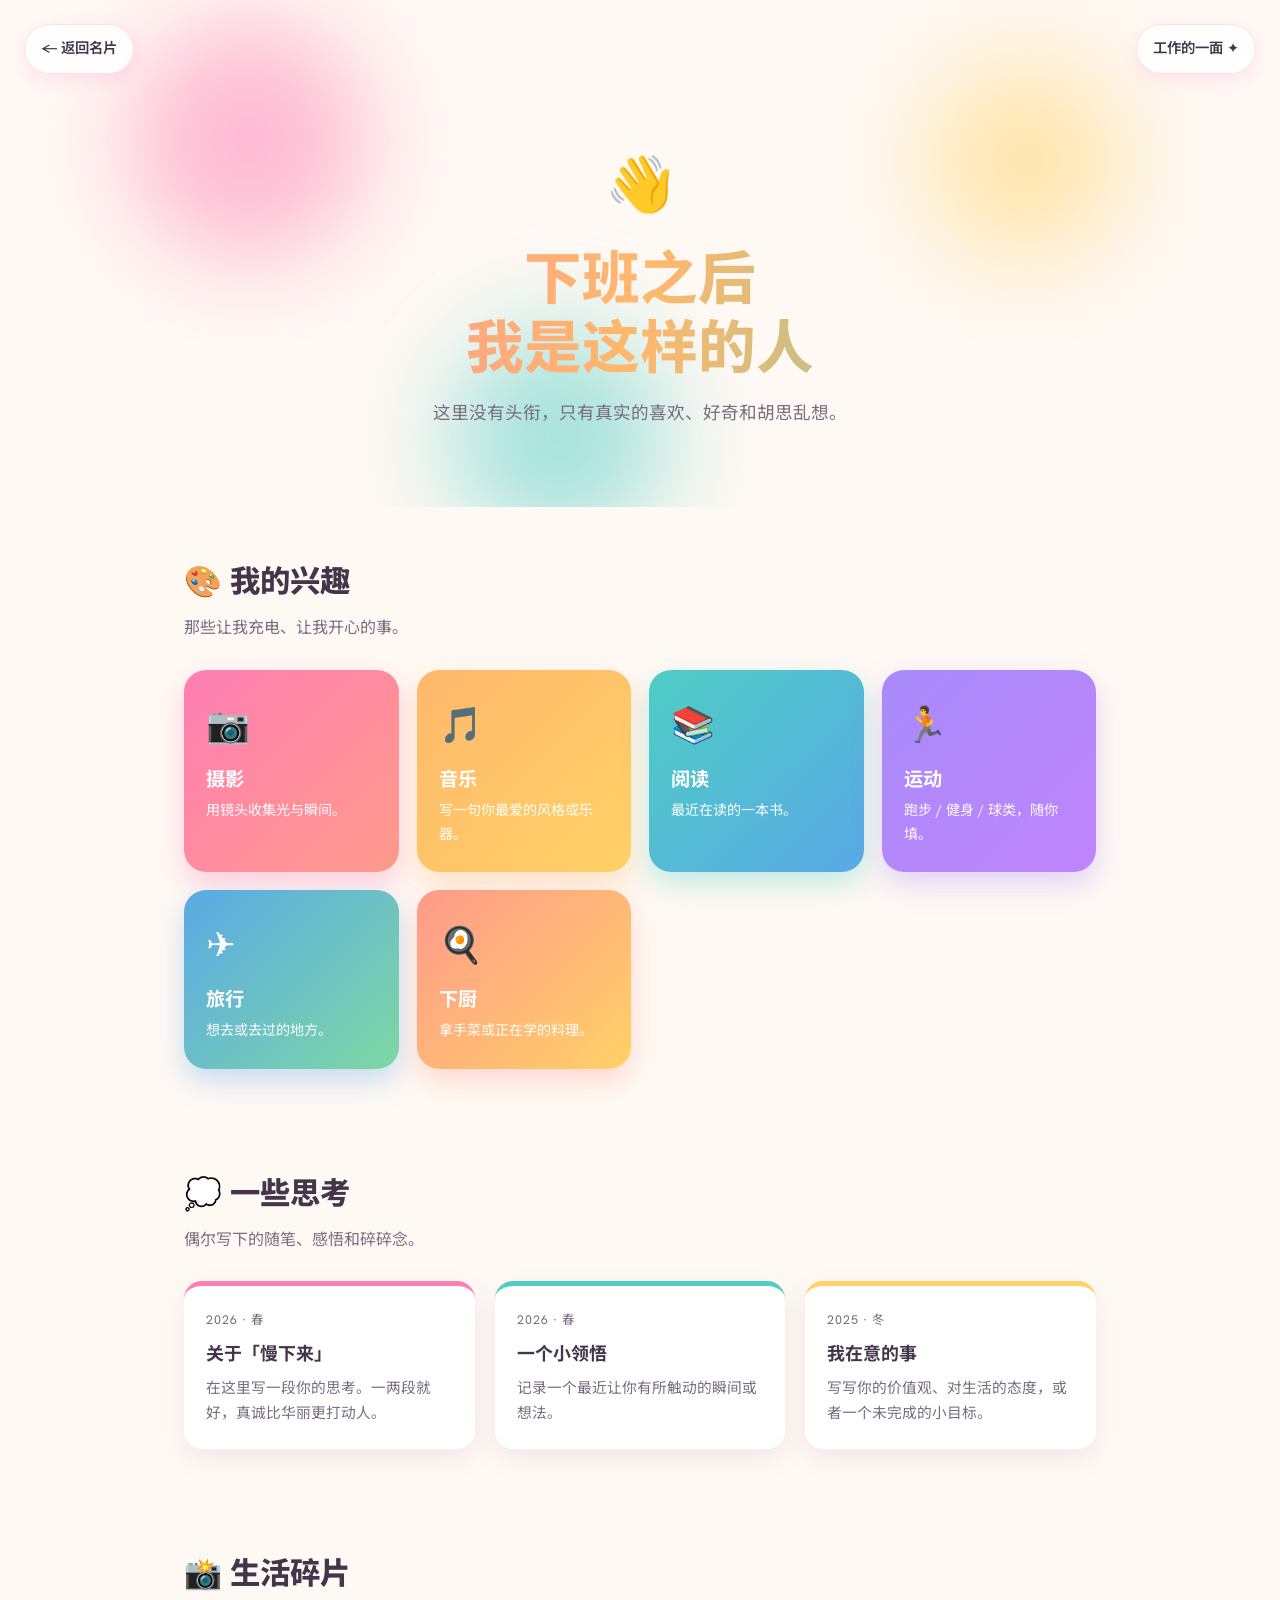
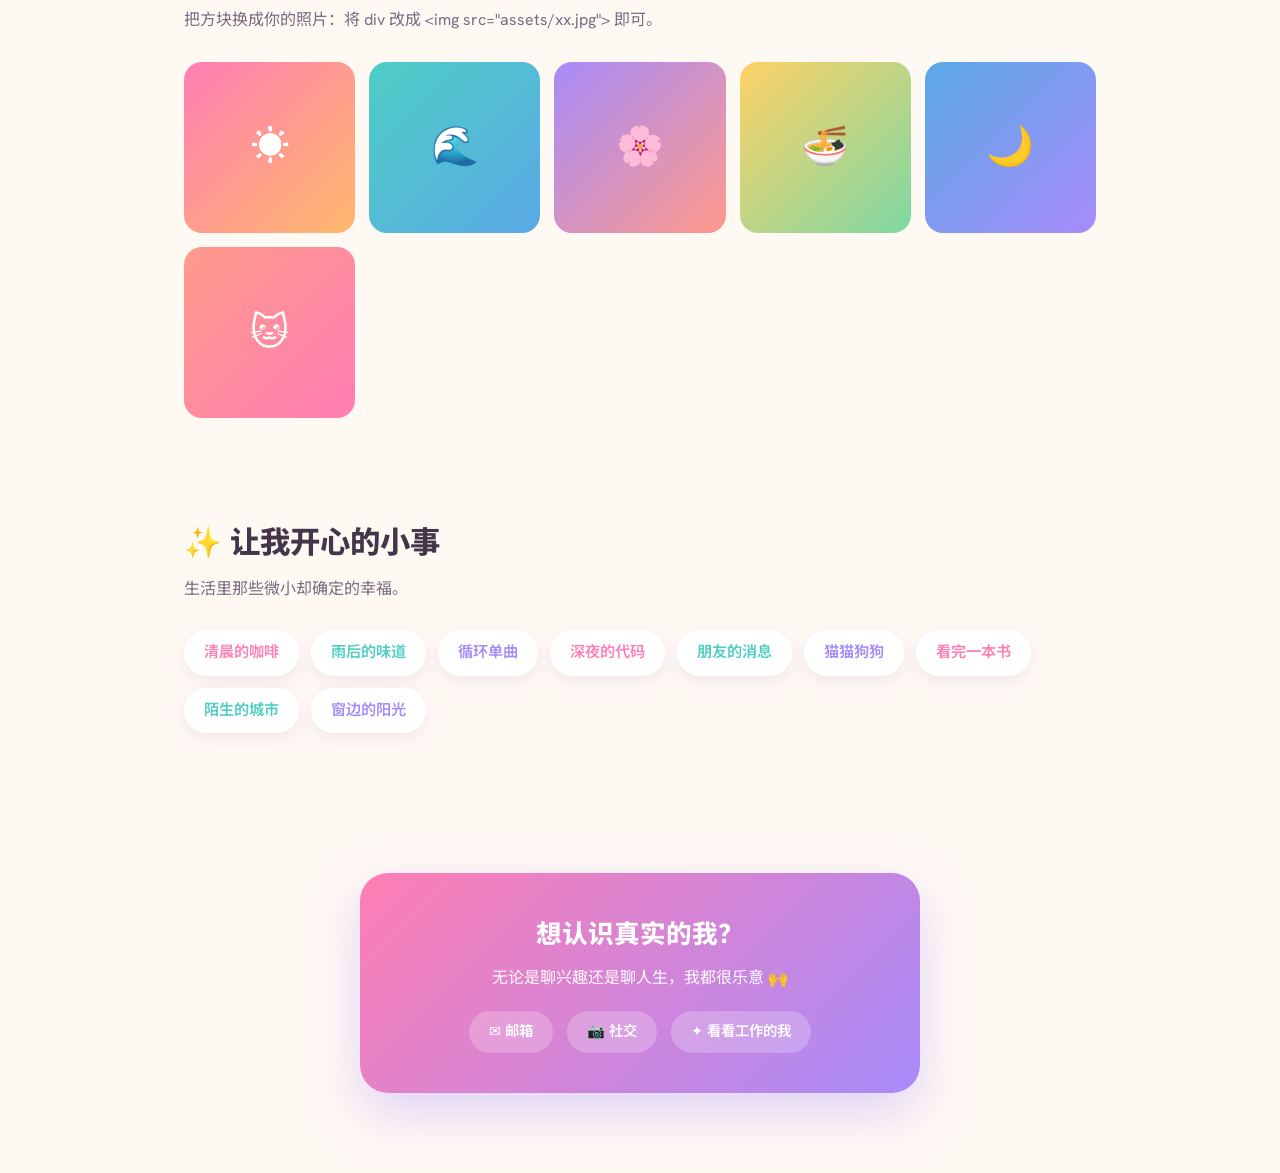
==== life.html @ 369781f5 "第一次上传" ====
<!DOCTYPE html>
<html lang="zh-CN" data-lang="zh">
<head>
  <meta charset="UTF-8" />
  <meta name="viewport" content="width=device-width, initial-scale=1.0" />
  <title>生活 · 思考 — 唐瑞遥 Candice</title>
  <meta name="description" content="我的兴趣爱好、生活随笔与日常的样子。" />
  <!-- Google Fonts（依据 docs/00 §3）-->
  <link rel="preconnect" href="https://fonts.googleapis.com">
  <link rel="preconnect" href="https://fonts.gstatic.com" crossorigin>
  <link href="https://fonts.googleapis.com/css2?family=Fraunces:opsz,wght@9..144,400;9..144,600&family=Hanken+Grotesk:wght@400;500;600&family=Noto+Serif+SC:wght@500;700&family=Noto+Sans+SC:wght@400;500&display=swap" rel="stylesheet">
  <link rel="stylesheet" href="css/common.css" />
  <link rel="stylesheet" href="css/life.css" />
</head>
<body class="life">

  <!-- 浮动导航：返回首页 / 去工作页 -->
  <nav class="floating-nav">
    <a href="index.html">← 返回名片</a>
    <a href="work.html">工作的一面 ✦</a>
  </nav>

  <!-- ============ Hero ============ -->
  <header class="l-hero">
    <span class="l-blob p"></span>
    <span class="l-blob y"></span>
    <span class="l-blob m"></span>
    <div class="l-hero-inner">
      <span class="l-emoji reveal">👋</span>
      <h1 class="reveal">下班之后<br />我是这样的人</h1>
      <p class="l-sub reveal">这里没有头衔，只有真实的喜欢、好奇和胡思乱想。</p>
    </div>
  </header>

  <!-- ============ 兴趣爱好 ============ -->
  <section id="hobbies" class="l-section reveal">
    <h2>🎨 我的兴趣</h2>
    <p class="l-desc">那些让我充电、让我开心的事。</p>
    <div class="hobbies">
      <div class="hobby c1"><span class="h-emoji">📷</span><h3>摄影</h3><p>用镜头收集光与瞬间。</p></div>
      <div class="hobby c2"><span class="h-emoji">🎵</span><h3>音乐</h3><p>写一句你最爱的风格或乐器。</p></div>
      <div class="hobby c3"><span class="h-emoji">📚</span><h3>阅读</h3><p>最近在读的一本书。</p></div>
      <div class="hobby c4"><span class="h-emoji">🏃</span><h3>运动</h3><p>跑步 / 健身 / 球类，随你填。</p></div>
      <div class="hobby c5"><span class="h-emoji">✈️</span><h3>旅行</h3><p>想去或去过的地方。</p></div>
      <div class="hobby c6"><span class="h-emoji">🍳</span><h3>下厨</h3><p>拿手菜或正在学的料理。</p></div>
    </div>
  </section>

  <!-- ============ 思考随笔 ============ -->
  <section id="notes" class="l-section reveal">
    <h2>💭 一些思考</h2>
    <p class="l-desc">偶尔写下的随笔、感悟和碎碎念。</p>
    <div class="notes">
      <article class="note">
        <div class="date">2026 · 春</div>
        <h3>关于「慢下来」</h3>
        <p>在这里写一段你的思考。一两段就好，真诚比华丽更打动人。</p>
      </article>
      <article class="note">
        <div class="date">2026 · 春</div>
        <h3>一个小领悟</h3>
        <p>记录一个最近让你有所触动的瞬间或想法。</p>
      </article>
      <article class="note">
        <div class="date">2025 · 冬</div>
        <h3>我在意的事</h3>
        <p>写写你的价值观、对生活的态度，或者一个未完成的小目标。</p>
      </article>
    </div>
  </section>

  <!-- ============ 照片墙 ============ -->
  <section id="gallery" class="l-section reveal">
    <h2>📸 生活碎片</h2>
    <p class="l-desc">把方块换成你的照片：将 div 改成 &lt;img src="assets/xx.jpg"&gt; 即可。</p>
    <div class="gallery">
      <div class="photo g1">☀️</div>
      <div class="photo g2">🌊</div>
      <div class="photo g3">🌸</div>
      <div class="photo g4">🍜</div>
      <div class="photo g5">🌙</div>
      <div class="photo g6">🐱</div>
    </div>
  </section>

  <!-- ============ 喜欢的小事 ============ -->
  <section id="likes" class="l-section reveal">
    <h2>✨ 让我开心的小事</h2>
    <p class="l-desc">生活里那些微小却确定的幸福。</p>
    <div class="likes">
      <span>清晨的咖啡</span>
      <span>雨后的味道</span>
      <span>循环单曲</span>
      <span>深夜的代码</span>
      <span>朋友的消息</span>
      <span>猫猫狗狗</span>
      <span>看完一本书</span>
      <span>陌生的城市</span>
      <span>窗边的阳光</span>
    </div>
  </section>

  <!-- ============ 页脚联系 ============ -->
  <footer class="l-foot reveal">
    <div class="l-card">
      <h2>想认识真实的我？</h2>
      <p>无论是聊兴趣还是聊人生，我都很乐意 🙌</p>
      <div class="l-contacts">
        <a href="mailto:try_candice@163.com">✉️ 邮箱</a>
        <a href="#" target="_blank" rel="noopener">📷 社交</a>
        <a href="work.html">✦ 看看工作的我</a>
      </div>
    </div>
  </footer>

  <script src="js/main.js"></script>
</body>
</html>
---- css/common.css ----
/* ============================================================
   common.css —— 全站设计系统地基
   依据 docs/00-设计系统总纲.md 实现：
   全部 :root token + 公共类（.glass / .reveal / .lift / 排版 / i18n）
   规则：颜色 / 字号 / 圆角 / 动效时长一律引用变量，禁止魔法数字。
   ============================================================ */

/* ---------- 极简 Reset ---------- */
*,
*::before,
*::after { box-sizing: border-box; margin: 0; padding: 0; }
html { scroll-behavior: smooth; }
img { max-width: 100%; display: block; }
a { color: inherit; text-decoration: none; }
ul { list-style: none; }

/* ============================================================
   1 · 设计 Token / Design Tokens
   ============================================================ */
:root {
  /* —— 中性 / Neutrals（全站共用）—— */
  --bg:        #F8FAFB;             /* 冷调近白，主背景 */
  --surface:   #FFFFFF;             /* 纯白，仅卡片少量使用 */
  --ink:       #1B2A33;             /* 主文字，带蓝的深石墨 */
  --ink-2:     #5A6B73;             /* 次要文字 */
  --ink-3:     #9AA7AD;             /* 说明 / 占位 / 时间戳 */
  --line:      rgba(27, 42, 51, .08); /* 发丝分隔线 */
  --shadow:    rgba(27, 42, 51, .10); /* 柔和投影 */

  /* —— 间距尺度 / Spacing（8 基准）—— */
  --s-1: 4px;  --s-2: 8px;  --s-3: 12px; --s-4: 16px;
  --s-6: 24px; --s-8: 32px; --s-12: 48px; --s-16: 64px;
  --s-24: 96px; --s-32: 128px;

  /* —— 圆角 / Radius —— */
  --r-sm: 8px; --r: 16px; --r-lg: 24px; --r-pill: 999px;

  /* —— 容器宽度 —— */
  --w-page: 1120px;   /* 主容器 */
  --w-read: 680px;    /* 正文阅读宽度 */

  /* —— 动效 / Motion —— */
  --ease:      cubic-bezier(.22, 1, .36, 1);   /* 慢入快出，默认 */
  --ease-soft: cubic-bezier(.65, 0, .35, 1);   /* 双向柔和 */
  --t-fast: 180ms; --t: 320ms; --t-slow: 560ms;

  /* —— 字体 / Typography —— */
  --font-display: "Fraunces", "Noto Serif SC", serif;          /* 标题：英文衬线 + 中文宋 */
  --font-body: "Hanken Grotesk", "Noto Sans SC", system-ui, sans-serif; /* 正文：英文无衬线 + 中文黑 */

  /* —— 过渡兼容别名 ——
     旧的 home/work/life.css 仍引用 --font-sans / --font-serif；
     待各页按 docs/01-03 重做后，可删除这两行。*/
  --font-sans:  var(--font-body);
  --font-serif: var(--font-display);
}

/* —— 各页主强调色（覆盖在 body 上）—— */
body.page-home {   /* 海 */
  --accent: #2E8BA0; --accent-soft: #7FC3D1; --wash: #EAF4F6;
}
body.page-work {   /* 山 · 晨雾岩青 */
  --accent: #4A6B73; --accent-soft: #8AA0A3; --wash: #EEF1F2;
}
body.page-life {   /* 原 · 草绿 + 麦金 */
  --accent: #7E9B5B; --accent-soft: #AFC489; --accent-warm: #E0A94A; --wash: #F2F3EA;
}

/* ============================================================
   2 · 排版 / Typography
   ============================================================ */
body {
  font: 400 1rem/1.65 var(--font-body);
  color: var(--ink);
  background: var(--bg);
  -webkit-font-smoothing: antialiased;
  text-rendering: optimizeLegibility;
}
.t-display { font: 600 clamp(2.4rem, 5vw, 3.5rem)/1.1 var(--font-display); letter-spacing: -.01em; }
.t-h1 { font: 600 clamp(1.8rem, 3vw, 2.4rem)/1.2 var(--font-display); }
.t-h2 { font: 600 1.5rem/1.3 var(--font-display); }
.t-h3 { font: 600 1.25rem/1.4 var(--font-body); }
.t-small { font-size: .875rem; }
.t-caption { font-size: .75rem; color: var(--ink-3); }

/* ============================================================
   3 · 玻璃材质 / Glass（更薄更通透）
   ============================================================ */
.glass {
  background: rgba(255, 255, 255, .10);
  backdrop-filter: blur(16px) saturate(120%);
  -webkit-backdrop-filter: blur(16px) saturate(120%);
  border: 1px solid rgba(255, 255, 255, .18);
  box-shadow:
    0 8px 32px var(--shadow),
    inset 0 1px 0 rgba(255, 255, 255, .28);   /* 顶部内高光，玻璃感关键 */
  border-radius: var(--r-lg);
}
/* 深色背景上的玻璃可加这个修饰类，填充再降一档 */
.glass--dark { background: rgba(255, 255, 255, .08); }

/* ============================================================
   4 · 动效 / Motion
   ============================================================ */
/* 滚动揭示：默认隐藏，进入视口加 .in 触发 */
.reveal {
  opacity: 0;
  transform: translateY(16px);
  transition: opacity var(--t-slow) var(--ease), transform var(--t-slow) var(--ease);
}
.reveal.in { opacity: 1; transform: none; }

/* 悬停：卡片轻抬 + 投影加深 */
.lift { transition: transform var(--t) var(--ease), box-shadow var(--t) var(--ease); }
.lift:hover { transform: translateY(-4px); box-shadow: 0 16px 40px var(--shadow); }

/* ============================================================
   5 · 中英双语 i18n —— 按当前语言显隐
   ============================================================ */
html[data-lang="zh"] [lang="en"] { display: none; }
html[data-lang="en"] [lang="zh"] { display: none; }

/* 右上角语言切换药丸（玻璃小按钮） */
.lang-toggle {
  font: 600 .8rem/1 var(--font-body);
  letter-spacing: .02em;
  color: var(--ink);
  cursor: pointer;
  padding: var(--s-2) var(--s-4);
  border: 1px solid rgba(255, 255, 255, .18);
  border-radius: var(--r-pill);
  background: rgba(255, 255, 255, .10);
  backdrop-filter: blur(16px) saturate(120%);
  -webkit-backdrop-filter: blur(16px) saturate(120%);
  box-shadow: inset 0 1px 0 rgba(255, 255, 255, .28);
  transition: transform var(--t) var(--ease), box-shadow var(--t) var(--ease);
}
.lang-toggle:hover { transform: translateY(-2px); box-shadow: 0 8px 32px var(--shadow); }

/* ============================================================
   6 · 旧页面通用件（floating-nav / 滚动条）—— token 化保留
   待 work/life 页按 docs/02-03 重做后可移除 floating-nav。
   ============================================================ */
.floating-nav {
  position: fixed;
  top: var(--s-6); left: var(--s-6); right: var(--s-6);
  display: flex; justify-content: space-between; align-items: center;
  z-index: 100; pointer-events: none;
}
.floating-nav a {
  pointer-events: auto;
  display: inline-flex; align-items: center; gap: var(--s-2);
  padding: var(--s-3) var(--s-4);
  border-radius: var(--r-pill);
  font-size: .9rem; font-weight: 600;
  backdrop-filter: blur(10px);
  -webkit-backdrop-filter: blur(10px);
  transition: transform var(--t) var(--ease), box-shadow var(--t) var(--ease);
}
.floating-nav a:hover { transform: translateY(-2px); box-shadow: 0 16px 40px var(--shadow); }

::-webkit-scrollbar { width: 10px; }
::-webkit-scrollbar-track { background: transparent; }
::-webkit-scrollbar-thumb { background: var(--line); border-radius: var(--r-pill); }
::-webkit-scrollbar-thumb:hover { background: var(--ink-3); }

/* ============================================================
   7 · 无障碍 / Reduced Motion
   ============================================================ */
@media (prefers-reduced-motion: reduce) {
  * { animation: none !important; transition-duration: .01ms !important; }
  .reveal { opacity: 1; transform: none; }
  html { scroll-behavior: auto; }
}
---- css/life.css ----
/* ============================================================
   life.css — 生活 / 思考页 · 活泼多彩风
   明亮配色、圆润元素、俏皮交互
   ============================================================ */

:root {
  --l-bg: #fff9f4;
  --l-ink: #43354a;
  --l-ink-soft: #7a6b80;
  --l-pink: #ff7eb3;
  --l-orange: #ffb86c;
  --l-yellow: #ffd166;
  --l-mint: #4ecdc4;
  --l-blue: #5aa9e6;
  --l-purple: #a78bfa;
}

body.life {
  background: var(--l-bg);
  color: var(--l-ink);
  font-family: var(--font-sans);
  overflow-x: hidden;
}

/* 浮动导航配色 */
.life .floating-nav a {
  background: rgba(255, 255, 255, 0.85);
  border: 1px solid rgba(255, 150, 180, 0.3);
  color: var(--l-ink);
  box-shadow: 0 6px 18px rgba(255, 126, 179, 0.18);
}

/* ---------- Hero ---------- */
.l-hero {
  position: relative;
  text-align: center;
  padding: 140px 24px 80px;
  overflow: hidden;
}
.l-hero .l-blob {
  position: absolute;
  border-radius: 50%;
  filter: blur(50px);
  opacity: 0.5;
  z-index: 0;
  animation: lfloat 12s ease-in-out infinite;
}
.l-hero .l-blob.p { width: 240px; height: 240px; background: var(--l-pink); top: 20px; left: 10%; }
.l-hero .l-blob.y { width: 200px; height: 200px; background: var(--l-yellow); top: 60px; right: 12%; animation-delay: -4s; }
.l-hero .l-blob.m { width: 220px; height: 220px; background: var(--l-mint); bottom: -40px; left: 35%; animation-delay: -7s; }

@keyframes lfloat {
  0%, 100% { transform: translate(0,0) scale(1); }
  50% { transform: translate(-18px, 22px) scale(1.1); }
}

.l-hero-inner { position: relative; z-index: 1; }
.l-emoji {
  font-size: 3.4rem;
  display: inline-block;
  animation: wave 2.4s ease-in-out infinite;
  transform-origin: 70% 70%;
}
@keyframes wave {
  0%,60%,100% { transform: rotate(0deg); }
  10% { transform: rotate(16deg); }
  20% { transform: rotate(-8deg); }
  30% { transform: rotate(16deg); }
  40% { transform: rotate(-4deg); }
  50% { transform: rotate(10deg); }
}
.l-hero h1 {
  font-size: clamp(2.2rem, 5.5vw, 3.6rem);
  font-weight: 800;
  line-height: 1.2;
  margin: 14px 0 16px;
  background: linear-gradient(100deg, var(--l-pink), var(--l-orange), var(--l-mint));
  -webkit-background-clip: text;
  background-clip: text;
  -webkit-text-fill-color: transparent;
}
.l-hero .l-sub {
  font-size: 1.1rem;
  color: var(--l-ink-soft);
  max-width: 540px;
  margin: 0 auto;
}

/* ---------- 通用区块 ---------- */
.l-section {
  max-width: 960px;
  margin: 0 auto;
  padding: 50px 24px;
  scroll-margin-top: 80px;
}
.l-section > h2 {
  font-size: 1.9rem;
  font-weight: 800;
  margin-bottom: 8px;
  display: flex;
  align-items: center;
  gap: 10px;
}
.l-section > .l-desc {
  color: var(--l-ink-soft);
  margin-bottom: 28px;
}

/* ---------- 兴趣爱好：彩色卡片 ---------- */
.hobbies {
  display: grid;
  grid-template-columns: repeat(auto-fill, minmax(180px, 1fr));
  gap: 18px;
}
.hobby {
  border-radius: 22px;
  padding: 26px 22px;
  color: #fff;
  position: relative;
  overflow: hidden;
  transition: transform 0.35s var(--ease), box-shadow 0.35s var(--ease);
  cursor: default;
}
.hobby:hover { transform: translateY(-6px) rotate(-1.5deg); }
.hobby .h-emoji { font-size: 2.2rem; margin-bottom: 10px; display: block; }
.hobby h3 { font-size: 1.2rem; font-weight: 700; margin-bottom: 4px; }
.hobby p { font-size: 0.88rem; opacity: 0.95; }

.hobby.c1 { background: linear-gradient(135deg, #ff7eb3, #ff9a8b); box-shadow: 0 12px 28px rgba(255,126,179,0.35); }
.hobby.c2 { background: linear-gradient(135deg, #ffb86c, #ffd166); box-shadow: 0 12px 28px rgba(255,184,108,0.35); }
.hobby.c3 { background: linear-gradient(135deg, #4ecdc4, #5aa9e6); box-shadow: 0 12px 28px rgba(78,205,196,0.35); }
.hobby.c4 { background: linear-gradient(135deg, #a78bfa, #c084fc); box-shadow: 0 12px 28px rgba(167,139,250,0.35); }
.hobby.c5 { background: linear-gradient(135deg, #5aa9e6, #7ed8a4); box-shadow: 0 12px 28px rgba(90,169,230,0.35); }
.hobby.c6 { background: linear-gradient(135deg, #ff9a8b, #ffd166); box-shadow: 0 12px 28px rgba(255,154,139,0.35); }

/* ---------- 思考随笔：便签卡片 ---------- */
.notes {
  display: grid;
  grid-template-columns: repeat(auto-fill, minmax(240px, 1fr));
  gap: 20px;
}
.note {
  background: #fff;
  border-radius: 18px;
  padding: 24px 22px;
  box-shadow: 0 10px 26px rgba(120, 90, 130, 0.1);
  border-top: 5px solid var(--l-pink);
  transition: transform 0.35s var(--ease), box-shadow 0.35s var(--ease);
}
.note:nth-child(2n) { border-top-color: var(--l-mint); }
.note:nth-child(3n) { border-top-color: var(--l-yellow); }
.note:hover {
  transform: translateY(-5px) rotate(1deg);
  box-shadow: 0 16px 36px rgba(120, 90, 130, 0.18);
}
.note .date {
  font-size: 0.78rem;
  color: var(--l-ink-soft);
  letter-spacing: 1px;
  margin-bottom: 8px;
}
.note h3 { font-size: 1.12rem; font-weight: 700; margin-bottom: 8px; }
.note p { font-size: 0.92rem; color: var(--l-ink-soft); }

/* ---------- 照片墙 ---------- */
.gallery {
  display: grid;
  grid-template-columns: repeat(auto-fill, minmax(150px, 1fr));
  gap: 14px;
}
.gallery .photo {
  aspect-ratio: 1 / 1;
  border-radius: 18px;
  display: grid;
  place-items: center;
  font-size: 2.4rem;
  color: #fff;
  text-align: center;
  font-weight: 700;
  transition: transform 0.35s var(--ease), filter 0.35s;
  overflow: hidden;
}
.gallery .photo img { width: 100%; height: 100%; object-fit: cover; }
.gallery .photo:hover { transform: scale(1.05) rotate(-2deg); }
.gallery .photo.g1 { background: linear-gradient(135deg, #ff7eb3, #ffb86c); }
.gallery .photo.g2 { background: linear-gradient(135deg, #4ecdc4, #5aa9e6); }
.gallery .photo.g3 { background: linear-gradient(135deg, #a78bfa, #ff9a8b); }
.gallery .photo.g4 { background: linear-gradient(135deg, #ffd166, #7ed8a4); }
.gallery .photo.g5 { background: linear-gradient(135deg, #5aa9e6, #a78bfa); }
.gallery .photo.g6 { background: linear-gradient(135deg, #ff9a8b, #ff7eb3); }

/* ---------- 喜欢的小事：标签云 ---------- */
.likes {
  display: flex;
  flex-wrap: wrap;
  gap: 12px;
}
.likes span {
  padding: 10px 20px;
  border-radius: 999px;
  font-weight: 600;
  font-size: 0.95rem;
  background: #fff;
  box-shadow: 0 6px 16px rgba(120,90,130,0.1);
  transition: transform 0.3s var(--ease);
}
.likes span:hover { transform: scale(1.08) translateY(-3px); }
.likes span:nth-child(3n+1) { color: var(--l-pink); }
.likes span:nth-child(3n+2) { color: var(--l-mint); }
.likes span:nth-child(3n)   { color: var(--l-purple); }

/* ---------- 页脚 ---------- */
.l-foot {
  text-align: center;
  padding: 60px 24px 80px;
  margin-top: 30px;
}
.l-foot .l-card {
  max-width: 560px;
  margin: 0 auto;
  background: linear-gradient(135deg, #ff7eb3, #a78bfa);
  color: #fff;
  border-radius: 28px;
  padding: 40px 30px;
  box-shadow: 0 20px 50px rgba(167,139,250,0.35);
}
.l-foot h2 { font-size: 1.6rem; font-weight: 800; margin-bottom: 10px; }
.l-foot p { opacity: 0.95; margin-bottom: 20px; }
.l-foot .l-contacts { display: flex; gap: 14px; justify-content: center; flex-wrap: wrap; }
.l-foot .l-contacts a {
  background: rgba(255,255,255,0.22);
  padding: 9px 20px;
  border-radius: 999px;
  font-weight: 600;
  font-size: 0.9rem;
  transition: background 0.3s, transform 0.3s var(--ease);
}
.l-foot .l-contacts a:hover { background: rgba(255,255,255,0.38); transform: translateY(-3px); }

@media (max-width: 600px) {
  .l-hero { padding-top: 110px; }
}
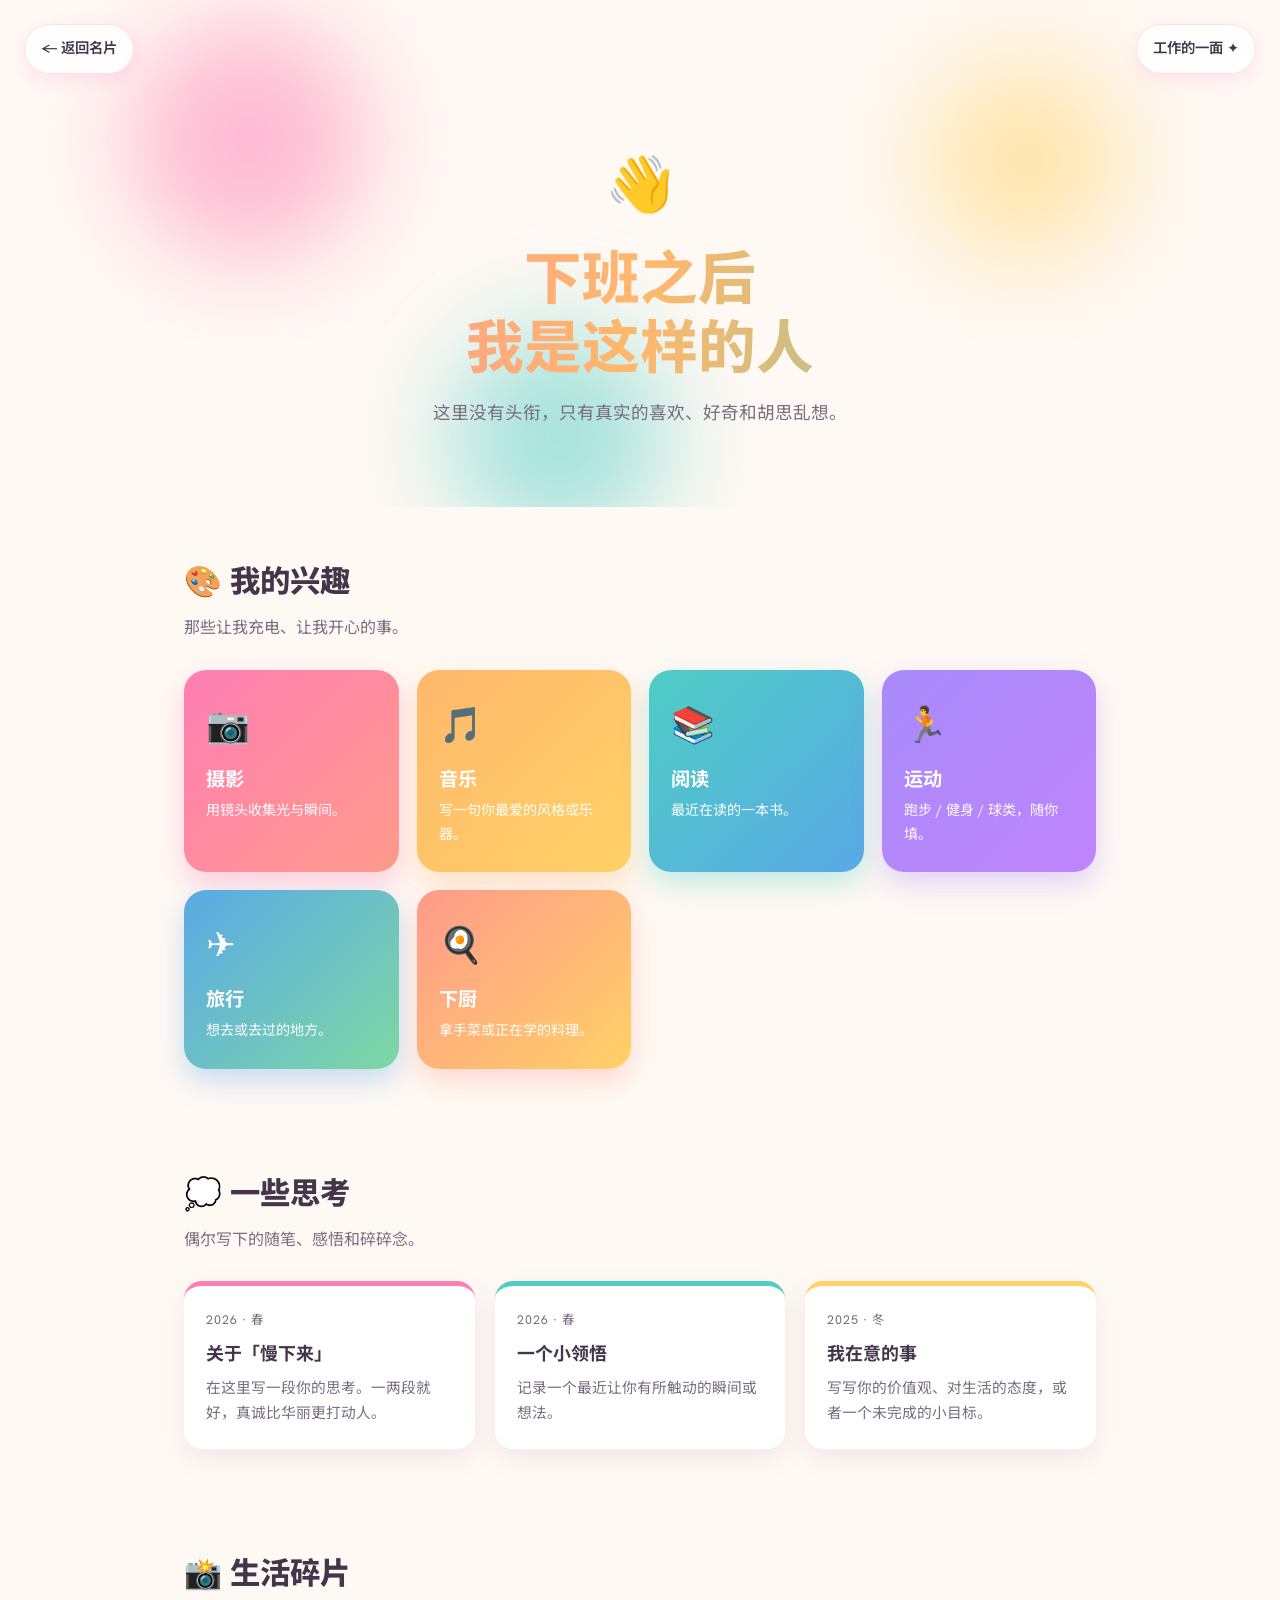
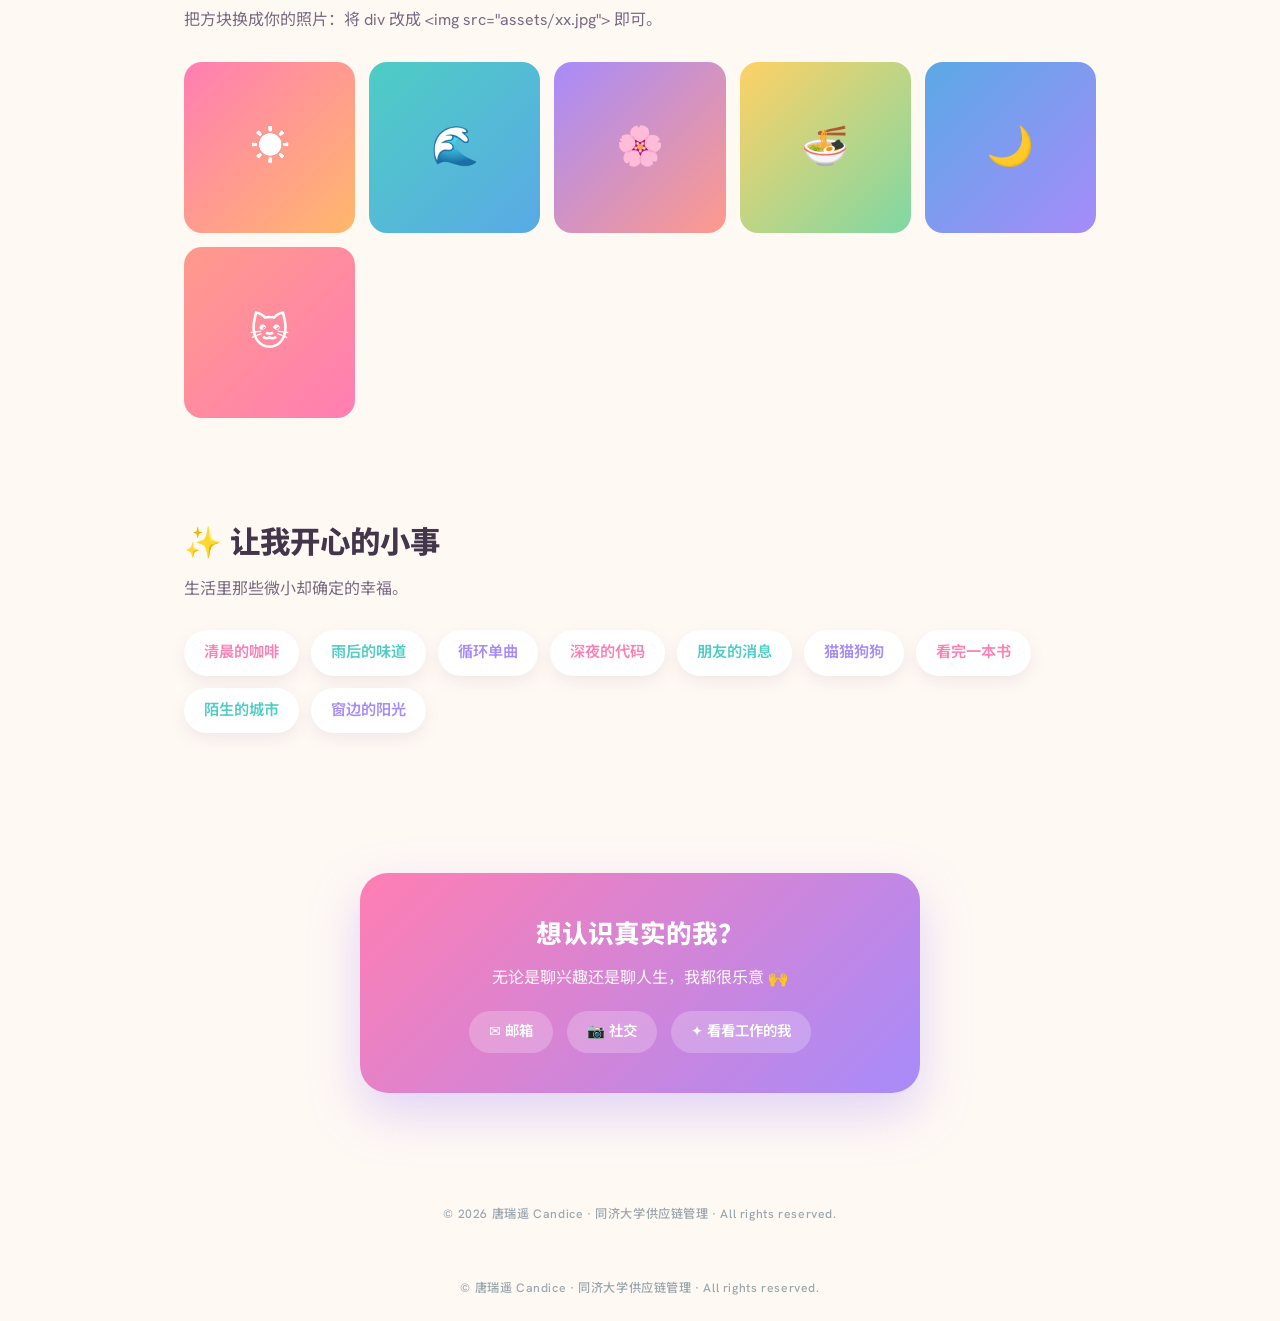
==== commit 579674b6: "add CLAUDE.md" ====
--- a/life.html
+++ b/life.html
@@ -113,6 +113,10 @@
     </div>
   </footer>
 
+  <footer class="site-footer">© <span id="year"></span> 唐瑞遥 Candice · 同济大学供应链管理 · All rights reserved.</footer>
+
+  <footer class="site-footer">© <span id="year"></span> 唐瑞遥 Candice · 同济大学供应链管理 · All rights reserved.</footer>
+
   <script src="js/main.js"></script>
 </body>
 </html>
--- a/css/common.css
+++ b/css/common.css
@@ -26,6 +26,7 @@
   --ink-3:     #9AA7AD;             /* 说明 / 占位 / 时间戳 */
   --line:      rgba(27, 42, 51, .08); /* 发丝分隔线 */
   --shadow:    rgba(27, 42, 51, .10); /* 柔和投影 */
+  --cream:     #ECE6D8;             /* 米白：全站统一的"次要文字"色 */
 
   /* —— 间距尺度 / Spacing（8 基准）—— */
   --s-1: 4px;  --s-2: 8px;  --s-3: 12px; --s-4: 16px;
@@ -164,6 +165,17 @@
 ::-webkit-scrollbar-thumb { background: var(--line); border-radius: var(--r-pill); }
 ::-webkit-scrollbar-thumb:hover { background: var(--ink-3); }
 
+/* ---------- 站点页脚（版权，全站居中） ---------- */
+.site-footer {
+  text-align: center;
+  font: 500 .76rem/1.5 var(--font-body);
+  letter-spacing: .05em;
+  color: var(--ink-3);
+  padding: var(--s-8) var(--s-4) var(--s-6);
+}
+.site-footer a { color: inherit; border-bottom: 1px solid transparent; transition: border-color var(--t); }
+.site-footer a:hover { border-color: currentColor; }
+
 /* ============================================================
    7 · 无障碍 / Reduced Motion
    ============================================================ */
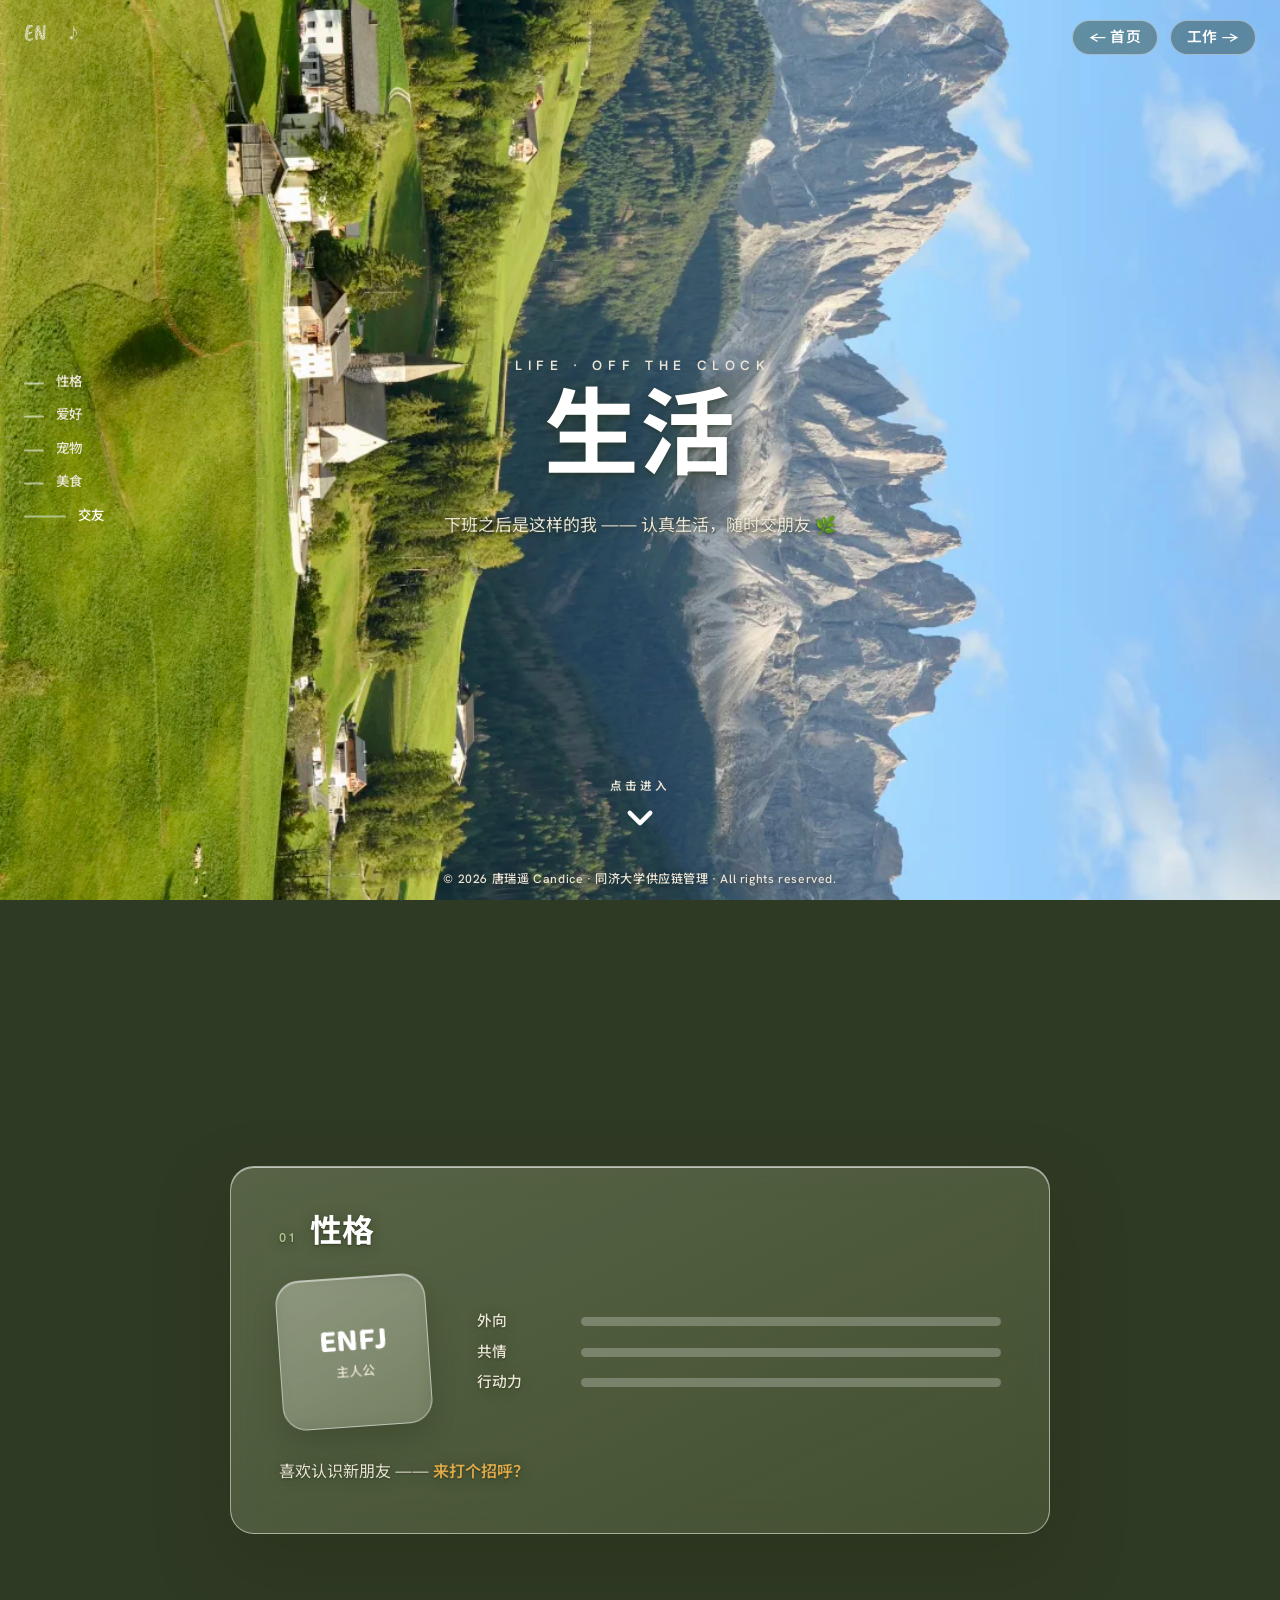
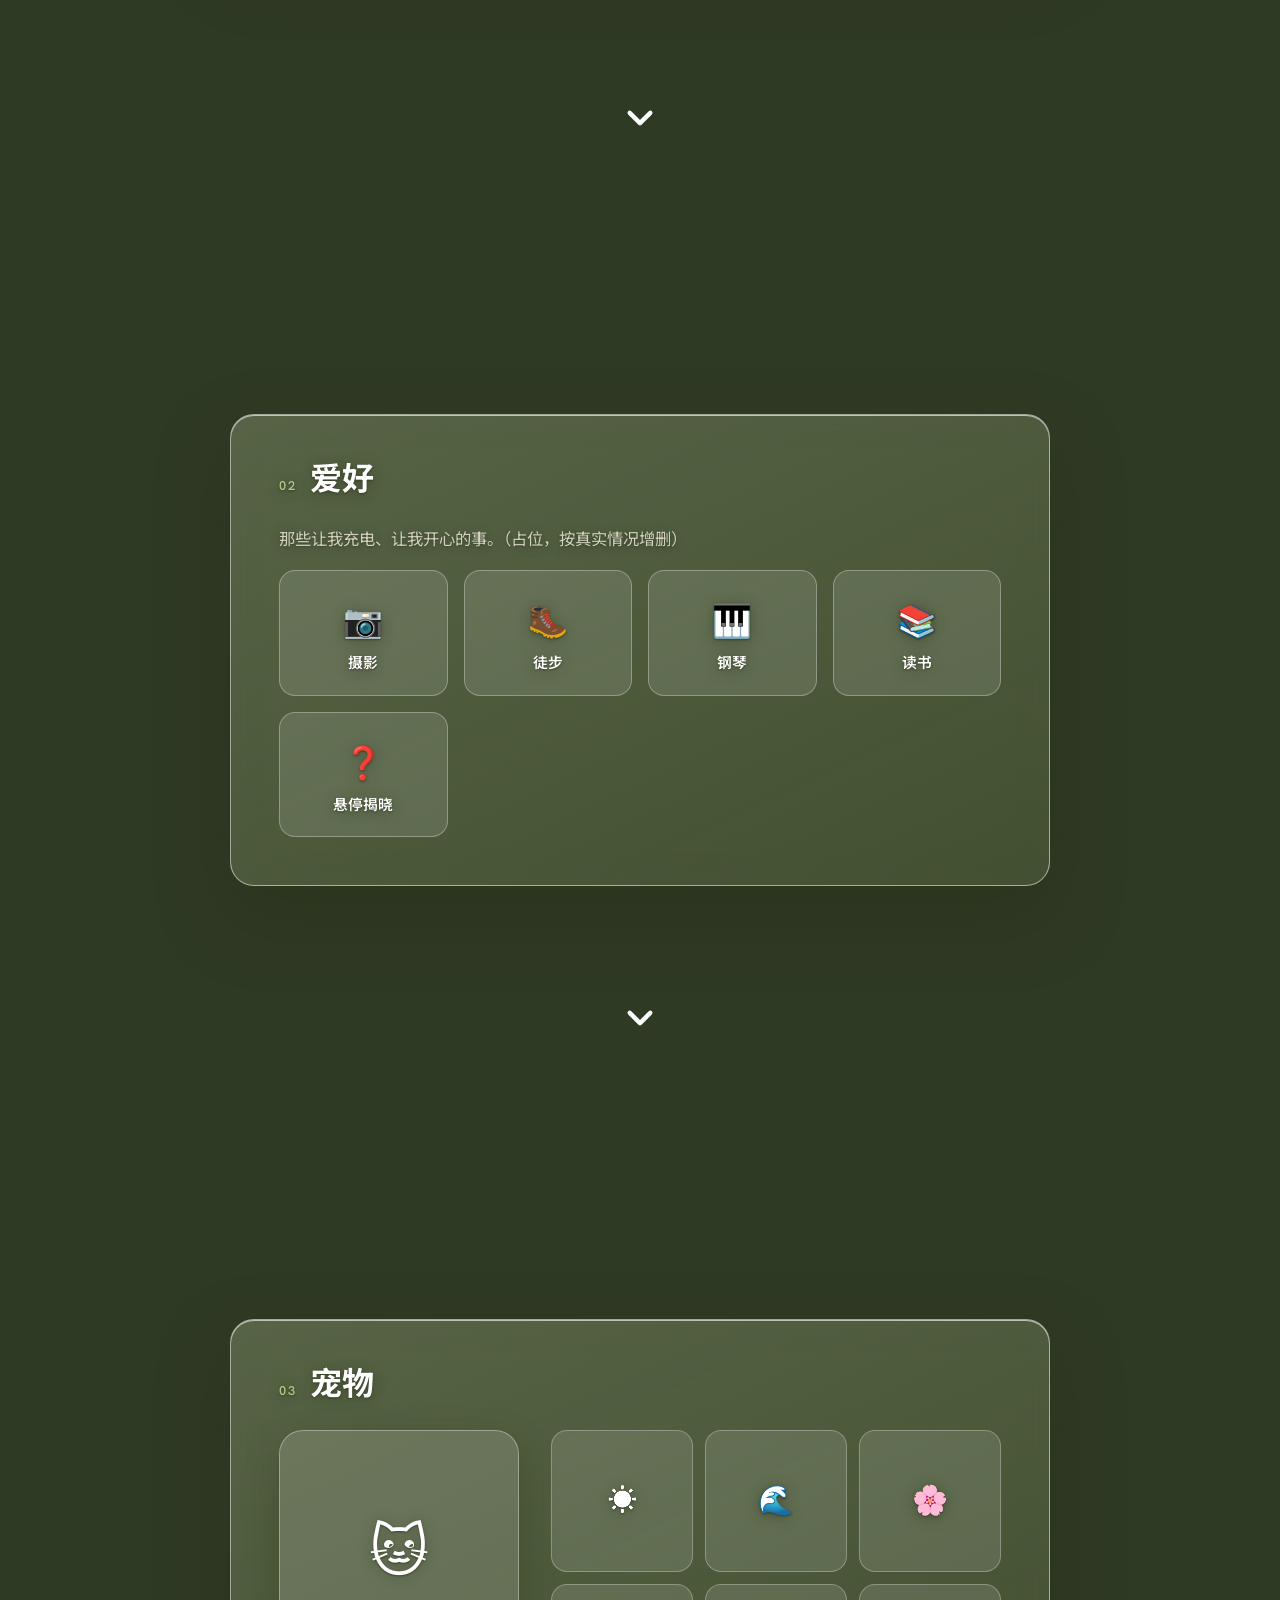
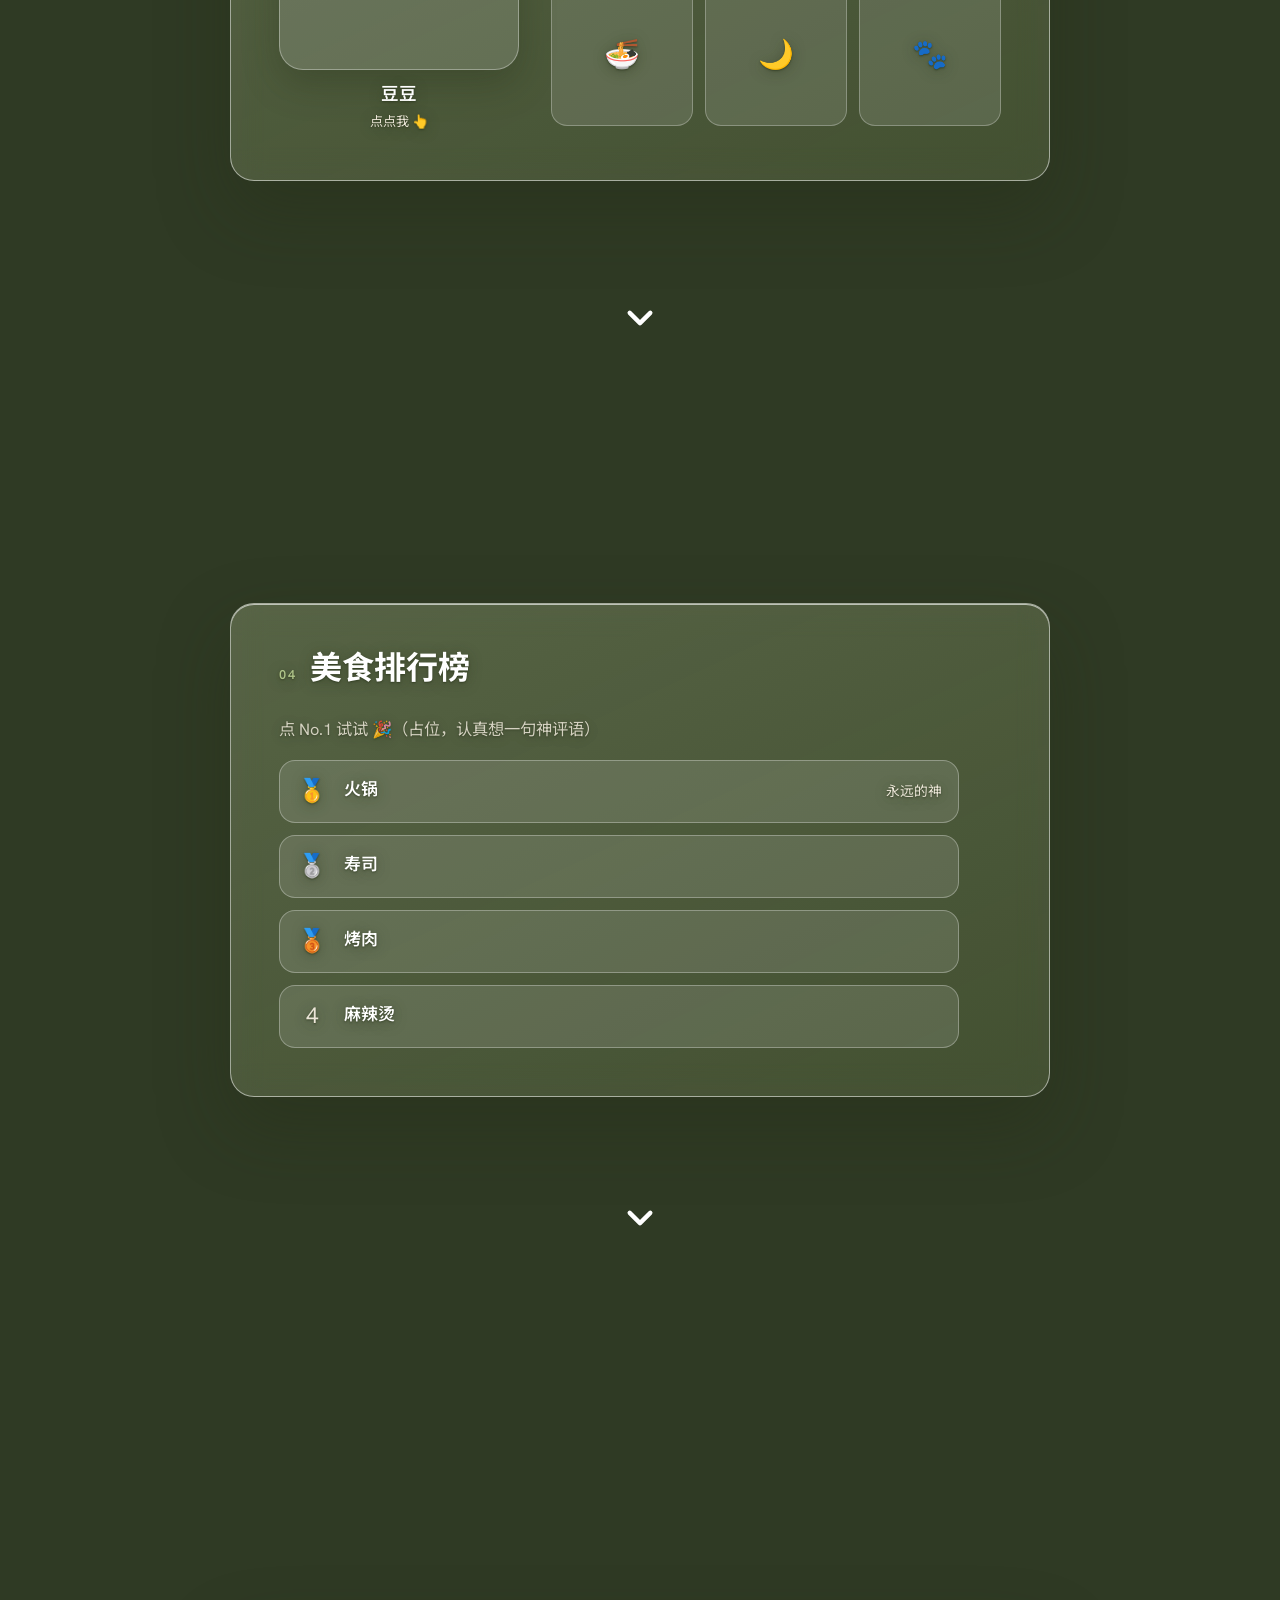
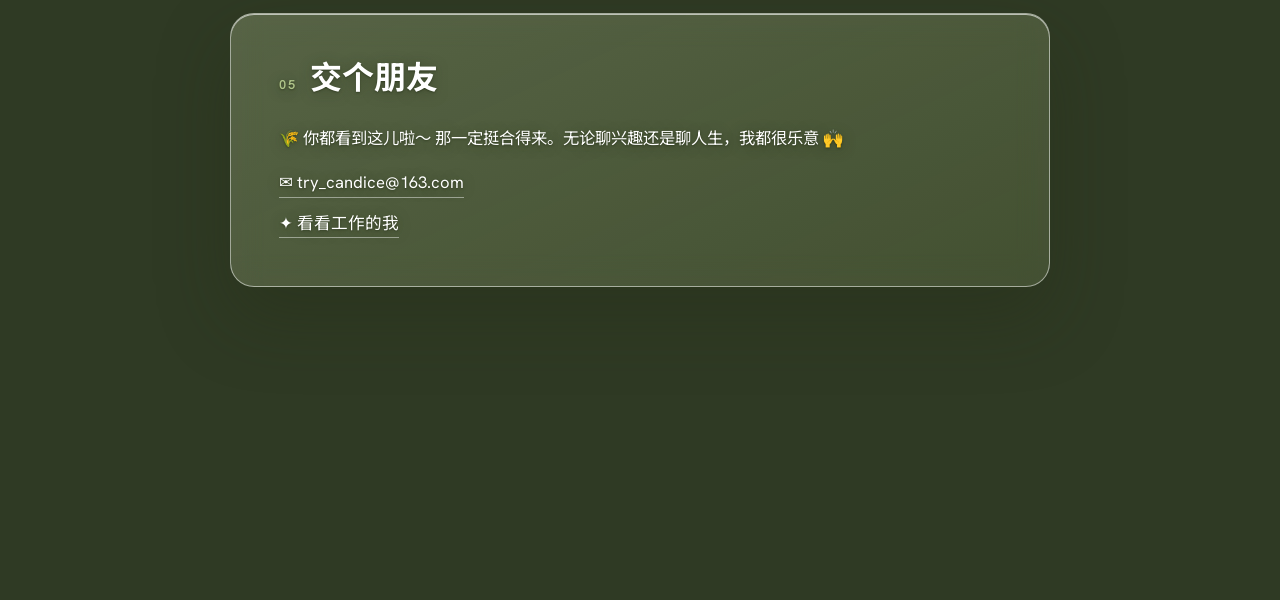
==== commit 63e40e04: "Polish site deck experience" ====
--- a/life.html
+++ b/life.html
@@ -3,117 +3,174 @@
 <head>
   <meta charset="UTF-8" />
   <meta name="viewport" content="width=device-width, initial-scale=1.0" />
-  <title>生活 · 思考 — 唐瑞遥 Candice</title>
-  <meta name="description" content="我的兴趣爱好、生活随笔与日常的样子。" />
-  <!-- Google Fonts（依据 docs/00 §3）-->
+  <title>生活 · 原 — 唐瑞遥 Candice</title>
+  <meta name="description" content="唐瑞遥 Candice 的生活一面 —— 性格、爱好、宠物、美食，认真生活，随时交朋友。" />
+  <!-- Google Fonts（生活页加圆润的 Baloo 2 作标题）-->
   <link rel="preconnect" href="https://fonts.googleapis.com">
   <link rel="preconnect" href="https://fonts.gstatic.com" crossorigin>
-  <link href="https://fonts.googleapis.com/css2?family=Fraunces:opsz,wght@9..144,400;9..144,600&family=Hanken+Grotesk:wght@400;500;600&family=Noto+Serif+SC:wght@500;700&family=Noto+Sans+SC:wght@400;500&display=swap" rel="stylesheet">
+  <link href="https://fonts.googleapis.com/css2?family=Baloo+2:wght@500;600;700&family=Caveat+Brush&family=Fraunces:opsz,wght@9..144,400;9..144,600&family=Hanken+Grotesk:wght@400;500;600&family=Noto+Serif+SC:wght@500;700&family=Noto+Sans+SC:wght@400;500;700&family=Permanent+Marker&display=swap" rel="stylesheet">
   <link rel="stylesheet" href="css/common.css" />
   <link rel="stylesheet" href="css/life.css" />
 </head>
-<body class="life">
+<body class="page-life">
 
-  <!-- 浮动导航：返回首页 / 去工作页 -->
-  <nav class="floating-nav">
-    <a href="index.html">← 返回名片</a>
-    <a href="work.html">工作的一面 ✦</a>
+  <!-- 粉笔粗糙化 SVG 滤镜（给左上角控件用，与工作页一致） -->
+  <svg width="0" height="0" style="position:absolute" aria-hidden="true">
+    <defs>
+      <filter id="chalk-soft" x="-12%" y="-16%" width="124%" height="132%">
+        <feTurbulence type="fractalNoise" baseFrequency="1.1" numOctaves="2" seed="3" result="n" />
+        <feColorMatrix in="n" type="matrix" values="0 0 0 0 0  0 0 0 0 0  0 0 0 0 0  0 0 0 -1.1 1.12" result="s" />
+        <feComposite in="SourceGraphic" in2="s" operator="in" />
+      </filter>
+    </defs>
+  </svg>
+
+  <!-- 固定清晰田野背景（无蒙版） + 飘落花瓣 -->
+  <div class="field-bg"><img src="assets/hero_field.png" alt="" /></div>
+  <div class="petals" aria-hidden="true"></div>
+
+  <!-- 左上角：语言 + 音乐 -->
+  <div class="top-controls">
+    <button class="chalk-ctrl" onclick="toggleLang()" aria-label="切换语言 / Switch language">
+      <span lang="zh">EN</span><span lang="en">中</span>
+    </button>
+    <button class="chalk-ctrl music-ctrl" id="music-btn" aria-label="播放/暂停音乐" aria-pressed="false">♪</button>
+  </div>
+  <audio id="bgm" src="assets/music.mp3" loop preload="none"></audio>
+
+  <!-- 右上角：页面导航 -->
+  <nav class="page-nav" aria-label="页面导航">
+    <a href="index.html"><span lang="zh">← 首页</span><span lang="en">← Home</span></a>
+    <a href="work.html"><span lang="zh">工作 →</span><span lang="en">Work →</span></a>
   </nav>
 
-  <!-- ============ Hero ============ -->
+  <!-- ===== Hero ===== -->
   <header class="l-hero">
-    <span class="l-blob p"></span>
-    <span class="l-blob y"></span>
-    <span class="l-blob m"></span>
-    <div class="l-hero-inner">
-      <span class="l-emoji reveal">👋</span>
-      <h1 class="reveal">下班之后<br />我是这样的人</h1>
-      <p class="l-sub reveal">这里没有头衔，只有真实的喜欢、好奇和胡思乱想。</p>
+    <div class="l-hero-inner" data-depth="0.05">
+      <p class="l-kicker">Life · Off the Clock</p>
+      <h1 class="l-title">
+        <span lang="zh">生活</span><span lang="en">Life</span>
+      </h1>
+      <p class="l-intro">
+        <span lang="zh">下班之后是这样的我 —— 认真生活，随时交朋友 🌿</span>
+        <span lang="en">This is me off the clock — living fully, always up for new friends 🌿</span>
+      </p>
     </div>
+    <a class="scroll-cue" href="#personality" aria-label="进入下一屏">
+      <span class="cue-text"><span lang="zh">点击进入</span><span lang="en">ENTER</span></span>
+      <svg class="cue-svg" viewBox="0 0 28 28" aria-hidden="true"><path d="M6 10l8 8 8-8" /></svg>
+    </a>
   </header>
 
-  <!-- ============ 兴趣爱好 ============ -->
-  <section id="hobbies" class="l-section reveal">
-    <h2>🎨 我的兴趣</h2>
-    <p class="l-desc">那些让我充电、让我开心的事。</p>
-    <div class="hobbies">
-      <div class="hobby c1"><span class="h-emoji">📷</span><h3>摄影</h3><p>用镜头收集光与瞬间。</p></div>
-      <div class="hobby c2"><span class="h-emoji">🎵</span><h3>音乐</h3><p>写一句你最爱的风格或乐器。</p></div>
-      <div class="hobby c3"><span class="h-emoji">📚</span><h3>阅读</h3><p>最近在读的一本书。</p></div>
-      <div class="hobby c4"><span class="h-emoji">🏃</span><h3>运动</h3><p>跑步 / 健身 / 球类，随你填。</p></div>
-      <div class="hobby c5"><span class="h-emoji">✈️</span><h3>旅行</h3><p>想去或去过的地方。</p></div>
-      <div class="hobby c6"><span class="h-emoji">🍳</span><h3>下厨</h3><p>拿手菜或正在学的料理。</p></div>
-    </div>
-  </section>
+  <!-- ===== 内容 ===== -->
+  <main class="l-content">
 
-  <!-- ============ 思考随笔 ============ -->
-  <section id="notes" class="l-section reveal">
-    <h2>💭 一些思考</h2>
-    <p class="l-desc">偶尔写下的随笔、感悟和碎碎念。</p>
-    <div class="notes">
-      <article class="note">
-        <div class="date">2026 · 春</div>
-        <h3>关于「慢下来」</h3>
-        <p>在这里写一段你的思考。一两段就好，真诚比华丽更打动人。</p>
-      </article>
-      <article class="note">
-        <div class="date">2026 · 春</div>
-        <h3>一个小领悟</h3>
-        <p>记录一个最近让你有所触动的瞬间或想法。</p>
-      </article>
-      <article class="note">
-        <div class="date">2025 · 冬</div>
-        <h3>我在意的事</h3>
-        <p>写写你的价值观、对生活的态度，或者一个未完成的小目标。</p>
-      </article>
-    </div>
-  </section>
+    <!-- 1 性格 -->
+    <section id="personality" class="l-section">
+      <div class="l-card reveal">
+        <h2 class="l-h2"><span class="num">01</span>
+          <span lang="zh">性格</span><span lang="en">Personality</span></h2>
+        <div class="enfj">
+          <button class="enfj-badge" data-flip aria-label="ENFJ 名牌，点击翻面">
+            <span class="front">ENFJ<small><span lang="zh">主人公</span><span lang="en">Protagonist</span></small></span>
+            <span class="back"><span lang="zh">热情、爱张罗、容易共情～</span><span lang="en">Warm, organizing, empathetic~</span></span>
+          </button>
+          <ul class="traits">
+            <li><span class="t-name"><span lang="zh">外向</span><span lang="en">Extraverted</span></span><i style="--v:88%"></i></li>
+            <li><span class="t-name"><span lang="zh">共情</span><span lang="en">Empathetic</span></span><i style="--v:92%"></i></li>
+            <li><span class="t-name"><span lang="zh">行动力</span><span lang="en">Driven</span></span><i style="--v:80%"></i></li>
+          </ul>
+        </div>
+        <p class="l-cta"><span lang="zh">喜欢认识新朋友 —— </span><span lang="en">Love meeting new people — </span>
+          <a href="mailto:try_candice@163.com"><span lang="zh">来打个招呼？</span><span lang="en">say hi?</span></a></p>
+      </div>
+    </section>
 
-  <!-- ============ 照片墙 ============ -->
-  <section id="gallery" class="l-section reveal">
-    <h2>📸 生活碎片</h2>
-    <p class="l-desc">把方块换成你的照片：将 div 改成 &lt;img src="assets/xx.jpg"&gt; 即可。</p>
-    <div class="gallery">
-      <div class="photo g1">☀️</div>
-      <div class="photo g2">🌊</div>
-      <div class="photo g3">🌸</div>
-      <div class="photo g4">🍜</div>
-      <div class="photo g5">🌙</div>
-      <div class="photo g6">🐱</div>
-    </div>
-  </section>
+    <!-- 2 爱好 -->
+    <section id="hobbies" class="l-section">
+      <div class="l-card reveal">
+        <h2 class="l-h2"><span class="num">02</span>
+          <span lang="zh">爱好</span><span lang="en">Hobbies</span></h2>
+        <p class="l-lead l-muted"><span lang="zh">那些让我充电、让我开心的事。（占位，按真实情况增删）</span><span lang="en">The things that recharge me. (placeholders — edit to fit)</span></p>
+        <div class="hobby-grid">
+          <div class="hobby"><span class="emo">📷</span><b><span lang="zh">摄影</span><span lang="en">Photo</span></b></div>
+          <div class="hobby"><span class="emo">🥾</span><b><span lang="zh">徒步</span><span lang="en">Hiking</span></b></div>
+          <div class="hobby"><span class="emo">🎹</span><b><span lang="zh">钢琴</span><span lang="en">Piano</span></b></div>
+          <div class="hobby"><span class="emo">📚</span><b><span lang="zh">读书</span><span lang="en">Reading</span></b></div>
+          <!-- 彩蛋：神秘卡，悬停揭晓 -->
+          <div class="hobby mystery"><span class="emo">❓</span><b><span lang="zh">悬停揭晓</span><span lang="en">hover me</span></b>
+            <span class="reveal-text"><span lang="zh">还在偷偷学滑雪 🎿</span><span lang="en">secretly learning to ski 🎿</span></span></div>
+        </div>
+      </div>
+    </section>
 
-  <!-- ============ 喜欢的小事 ============ -->
-  <section id="likes" class="l-section reveal">
-    <h2>✨ 让我开心的小事</h2>
-    <p class="l-desc">生活里那些微小却确定的幸福。</p>
-    <div class="likes">
-      <span>清晨的咖啡</span>
-      <span>雨后的味道</span>
-      <span>循环单曲</span>
-      <span>深夜的代码</span>
-      <span>朋友的消息</span>
-      <span>猫猫狗狗</span>
-      <span>看完一本书</span>
-      <span>陌生的城市</span>
-      <span>窗边的阳光</span>
-    </div>
-  </section>
+    <!-- 3 宠物 -->
+    <section id="pet" class="l-section">
+      <div class="l-card reveal">
+        <h2 class="l-h2"><span class="num">03</span>
+          <span lang="zh">宠物</span><span lang="en">My Pet</span></h2>
+        <div class="pet">
+          <!-- TODO：把 .pet-photo 换成 <img src="assets/pet.jpg" alt="豆豆"> -->
+          <figure class="pet-star" data-poke title="戳我">
+            <span class="pet-photo" aria-hidden="true">🐱</span>
+            <figcaption><b><span lang="zh">豆豆</span><span lang="en">Doudou</span></b>
+              <em><span lang="zh">点点我 👆</span><span lang="en">poke me 👆</span></em></figcaption>
+          </figure>
+          <div class="photo-wall">
+            <!-- TODO：换成 <img src="assets/life-1.jpg" alt=""> 等生活照 -->
+            <div class="photo">☀️</div>
+            <div class="photo">🌊</div>
+            <div class="photo">🌸</div>
+            <div class="photo">🍜</div>
+            <div class="photo">🌙</div>
+            <div class="photo">🐾</div>
+          </div>
+        </div>
+      </div>
+    </section>
 
-  <!-- ============ 页脚联系 ============ -->
-  <footer class="l-foot reveal">
-    <div class="l-card">
-      <h2>想认识真实的我？</h2>
-      <p>无论是聊兴趣还是聊人生，我都很乐意 🙌</p>
-      <div class="l-contacts">
-        <a href="mailto:try_candice@163.com">✉️ 邮箱</a>
-        <a href="#" target="_blank" rel="noopener">📷 社交</a>
-        <a href="work.html">✦ 看看工作的我</a>
+    <!-- 4 美食排行榜 -->
+    <section id="food" class="l-section">
+      <div class="l-card reveal">
+        <h2 class="l-h2"><span class="num">04</span>
+          <span lang="zh">美食排行榜</span><span lang="en">Food Ranking</span></h2>
+        <p class="l-lead l-muted"><span lang="zh">点 No.1 试试 🎉（占位，认真想一句神评语）</span><span lang="en">Tap No.1 🎉 (placeholders)</span></p>
+        <ol class="ranking">
+          <li class="rank-1" title="点我撒花"><span class="medal">🥇</span>
+            <b><span lang="zh">火锅</span><span lang="en">Hotpot</span></b>
+            <em><span lang="zh">永远的神</span><span lang="en">the GOAT</span></em></li>
+          <li class="rank-2"><span class="medal">🥈</span>
+            <b><span lang="zh">寿司</span><span lang="en">Sushi</span></b></li>
+          <li class="rank-3"><span class="medal">🥉</span>
+            <b><span lang="zh">烤肉</span><span lang="en">BBQ</span></b></li>
+          <li><span class="medal">4</span><b><span lang="zh">麻辣烫</span><span lang="en">Malatang</span></b></li>
+        </ol>
       </div>
-    </div>
-  </footer>
+    </section>
 
-  <footer class="site-footer">© <span id="year"></span> 唐瑞遥 Candice · 同济大学供应链管理 · All rights reserved.</footer>
+    <!-- 5 交个朋友 -->
+    <section id="friends" class="l-section">
+      <div class="l-card reveal">
+        <h2 class="l-h2"><span class="num">05</span>
+          <span lang="zh">交个朋友</span><span lang="en">Say Hi</span></h2>
+        <p class="l-lead"><span lang="zh">🌾 你都看到这儿啦～ 那一定挺合得来。无论聊兴趣还是聊人生，我都很乐意 🙌</span><span lang="en">🌾 You made it all the way down — we'd probably get along. Happy to chat about anything 🙌</span></p>
+        <div class="l-contact">
+          <a href="mailto:try_candice@163.com">✉ try_candice@163.com</a>
+          <a href="work.html"><span lang="zh">✦ 看看工作的我</span><span lang="en">✦ see the work side</span></a>
+        </div>
+      </div>
+    </section>
+
+  </main>
+
+  <!-- 左侧章节导航轴（刻度 + 名称浮出 + 高亮） -->
+  <nav class="l-rail" aria-label="章节导航">
+    <a href="#personality" data-spy><span class="r-tick"></span><span class="r-label"><span lang="zh">性格</span><span lang="en">Personality</span></span></a>
+    <a href="#hobbies" data-spy><span class="r-tick"></span><span class="r-label"><span lang="zh">爱好</span><span lang="en">Hobbies</span></span></a>
+    <a href="#pet" data-spy><span class="r-tick"></span><span class="r-label"><span lang="zh">宠物</span><span lang="en">My Pet</span></span></a>
+    <a href="#food" data-spy><span class="r-tick"></span><span class="r-label"><span lang="zh">美食</span><span lang="en">Food</span></span></a>
+    <a href="#friends" data-spy><span class="r-tick"></span><span class="r-label"><span lang="zh">交友</span><span lang="en">Say Hi</span></span></a>
+  </nav>
 
   <footer class="site-footer">© <span id="year"></span> 唐瑞遥 Candice · 同济大学供应链管理 · All rights reserved.</footer>
 
--- a/css/life.css
+++ b/css/life.css
@@ -1,242 +1,311 @@
 /* ============================================================
-   life.css — 生活 / 思考页 · 活泼多彩风
-   明亮配色、圆润元素、俏皮交互
-   ============================================================ */
-
-:root {
-  --l-bg: #fff9f4;
-  --l-ink: #43354a;
-  --l-ink-soft: #7a6b80;
-  --l-pink: #ff7eb3;
-  --l-orange: #ffb86c;
-  --l-yellow: #ffd166;
-  --l-mint: #4ecdc4;
-  --l-blue: #5aa9e6;
-  --l-purple: #a78bfa;
-}
-
-body.life {
-  background: var(--l-bg);
-  color: var(--l-ink);
-  font-family: var(--font-sans);
-  overflow-x: hidden;
-}
-
-/* 浮动导航配色 */
-.life .floating-nav a {
-  background: rgba(255, 255, 255, 0.85);
-  border: 1px solid rgba(255, 150, 180, 0.3);
-  color: var(--l-ink);
-  box-shadow: 0 6px 18px rgba(255, 126, 179, 0.18);
-}
-
-/* ---------- Hero ---------- */
+   life.css —— 生活页 · 原（整屏翻页 deck，与工作页同一套"皮肤"）
+   固定清晰田野背景（无蒙版·不缩放）+ 暖调白雾玻璃卡(白字+柔影)
+   左侧章节导航轴 · 飘落花瓣 · 点击弹性翻页
+   强调色换草绿 + 麦金；标题用更圆润的 Baloo 2
+   文字规范：仅 3 色（白 / 米白 --cream / 当页强调色），少阴影
+   ============================================================ */
+
+body.page-life {
+  color: #fff;
+  background: #2f3a24;                  /* 照片未就位时的兜底暖深绿 */
+  /* 生活页换更圆润的标题字体（中文标题继续思源黑体加粗） */
+  --font-display: "Baloo 2", "Noto Sans SC", sans-serif;
+}
+/* 隐藏滚动条：deck 靠滚轮/轴翻页，去掉右侧凹槽黑条 */
+html:has(body.page-life) { scrollbar-width: none; }
+html:has(body.page-life)::-webkit-scrollbar { width: 0; height: 0; display: none; }
+
+/* ============================================================
+   固定田野背景（清晰，无蒙版，不随滚动缩放）
+   ============================================================ */
+.field-bg { position: fixed; inset: 0; z-index: -3; overflow: hidden; }
+.field-bg img { width: 100%; height: 100%; object-fit: cover; object-position: center; display: block; }
+
+/* ============================================================
+   飘落的花瓣 / 麦穗（无阴影）—— 与工作页飘叶同一机制
+   ============================================================ */
+.petals { position: fixed; inset: 0; z-index: 1; pointer-events: none; overflow: hidden; }
+.petal {
+  position: absolute; top: -8vh; opacity: 0;
+  will-change: transform, opacity;
+  animation: petalFall linear infinite;
+}
+@keyframes petalFall {
+  0%   { transform: translate(0, 0) rotate(0deg); opacity: 0; }
+  12%  { opacity: .95; }
+  88%  { opacity: .85; }
+  100% { transform: translate(var(--sway, 40px), 112vh) rotate(540deg); opacity: 0; }
+}
+
+/* ============================================================
+   左上角粉笔控件（语言 + 音乐）—— 与工作页一致，色调偏暖
+   ============================================================ */
+.top-controls {
+  position: fixed; top: var(--s-5, 20px); left: var(--s-6); z-index: 10;
+  display: flex; align-items: center; gap: var(--s-5, 20px);
+}
+.chalk-ctrl {
+  background: none; border: none; padding: 0; cursor: pointer; text-decoration: none;
+  color: #fff; font: 400 1.5rem/1 "Permanent Marker", "Caveat Brush", cursive;
+  filter: url(#chalk-soft);
+  text-shadow: 1px 1px 0 rgba(126, 155, 91, .5);
+  opacity: .92; transition: opacity var(--t) var(--ease), transform var(--t) var(--ease);
+}
+.chalk-ctrl:hover { opacity: 1; transform: translateY(-1px) rotate(-2deg); }
+.music-ctrl.playing { animation: notePulse 1.1s var(--ease-soft) infinite; }
+@keyframes notePulse { 0%, 100% { transform: scale(1) rotate(0); } 50% { transform: scale(1.22) rotate(6deg); } }
+
+/* ============================================================
+   右上角换页（毛玻璃小药丸 + 纯白加粗）—— 与工作页一致，色调偏暖
+   ============================================================ */
+.page-nav {
+  position: fixed; top: var(--s-5, 20px); right: var(--s-6); z-index: 10;
+  display: flex; align-items: center; gap: var(--s-3);
+}
+.page-nav a {
+  color: #fff; text-decoration: none;
+  font: 600 .92rem/1 var(--font-body); letter-spacing: .02em;
+  padding: 9px 16px; border-radius: var(--r-pill);
+  background: rgba(46, 56, 34, .42);
+  backdrop-filter: blur(10px) saturate(130%);
+  -webkit-backdrop-filter: blur(10px) saturate(130%);
+  border: 1px solid rgba(255, 255, 255, .42);
+  transition: background var(--t) var(--ease), transform var(--t) var(--ease);
+}
+.page-nav a:hover { background: rgba(46, 56, 34, .62); transform: translateY(-1px); }
+
+/* ============================================================
+   左侧章节导航轴（刻度 + 名称浮出 + 高亮）—— 与工作页一致
+   ============================================================ */
+.l-rail {
+  position: fixed; left: var(--s-6); top: 50%; transform: translateY(-50%); z-index: 8;
+  display: flex; flex-direction: column; gap: 6px;
+}
+.l-rail a { position: relative; display: flex; align-items: center; gap: 12px; padding: 7px 0; text-decoration: none; }
+.l-rail .r-tick {
+  width: 20px; height: 2px; flex: none; border-radius: 2px;
+  background: rgba(255, 255, 255, .55);
+  transition: width var(--t) var(--ease), background var(--t);
+}
+.l-rail .r-label {
+  font: 500 .84rem/1 var(--font-display); color: var(--cream); white-space: nowrap;
+  opacity: 0; transform: translateX(-6px);
+  transition: opacity var(--t) var(--ease), transform var(--t) var(--ease), color var(--t);
+}
+.l-rail a:hover .r-label,
+.l-rail a.active .r-label { opacity: 1; transform: none; color: #fff; }
+.l-rail a:hover .r-tick,
+.l-rail a.active .r-tick { width: 42px; background: var(--accent-soft); }
+
+/* ============================================================
+   整屏翻页：每屏 100svh + 吸附对齐（snap-type 由 JS 仅在本页开启）
+   ============================================================ */
+.l-hero, .l-section { scroll-snap-align: start; scroll-snap-stop: always; }
+.l-section {
+  position: relative; z-index: 2;
+  min-height: 100svh; display: grid; place-items: center;
+  padding: var(--s-16) var(--s-8);
+}
+
+/* ============================================================
+   Hero（第一屏 · 圆润大标题 · 鼠标视差）
+   ============================================================ */
 .l-hero {
-  position: relative;
-  text-align: center;
-  padding: 140px 24px 80px;
-  overflow: hidden;
-}
-.l-hero .l-blob {
-  position: absolute;
-  border-radius: 50%;
-  filter: blur(50px);
-  opacity: 0.5;
-  z-index: 0;
-  animation: lfloat 12s ease-in-out infinite;
-}
-.l-hero .l-blob.p { width: 240px; height: 240px; background: var(--l-pink); top: 20px; left: 10%; }
-.l-hero .l-blob.y { width: 200px; height: 200px; background: var(--l-yellow); top: 60px; right: 12%; animation-delay: -4s; }
-.l-hero .l-blob.m { width: 220px; height: 220px; background: var(--l-mint); bottom: -40px; left: 35%; animation-delay: -7s; }
-
-@keyframes lfloat {
-  0%, 100% { transform: translate(0,0) scale(1); }
-  50% { transform: translate(-18px, 22px) scale(1.1); }
-}
-
-.l-hero-inner { position: relative; z-index: 1; }
-.l-emoji {
-  font-size: 3.4rem;
-  display: inline-block;
-  animation: wave 2.4s ease-in-out infinite;
-  transform-origin: 70% 70%;
-}
-@keyframes wave {
-  0%,60%,100% { transform: rotate(0deg); }
-  10% { transform: rotate(16deg); }
-  20% { transform: rotate(-8deg); }
-  30% { transform: rotate(16deg); }
-  40% { transform: rotate(-4deg); }
-  50% { transform: rotate(10deg); }
-}
-.l-hero h1 {
-  font-size: clamp(2.2rem, 5.5vw, 3.6rem);
-  font-weight: 800;
-  line-height: 1.2;
-  margin: 14px 0 16px;
-  background: linear-gradient(100deg, var(--l-pink), var(--l-orange), var(--l-mint));
-  -webkit-background-clip: text;
-  background-clip: text;
-  -webkit-text-fill-color: transparent;
-}
-.l-hero .l-sub {
-  font-size: 1.1rem;
-  color: var(--l-ink-soft);
-  max-width: 540px;
-  margin: 0 auto;
-}
-
-/* ---------- 通用区块 ---------- */
-.l-section {
-  max-width: 960px;
-  margin: 0 auto;
-  padding: 50px 24px;
-  scroll-margin-top: 80px;
-}
-.l-section > h2 {
-  font-size: 1.9rem;
-  font-weight: 800;
-  margin-bottom: 8px;
-  display: flex;
-  align-items: center;
-  gap: 10px;
-}
-.l-section > .l-desc {
-  color: var(--l-ink-soft);
-  margin-bottom: 28px;
-}
-
-/* ---------- 兴趣爱好：彩色卡片 ---------- */
-.hobbies {
-  display: grid;
-  grid-template-columns: repeat(auto-fill, minmax(180px, 1fr));
-  gap: 18px;
-}
+  position: relative; z-index: 2; min-height: 100svh;
+  display: grid; place-items: center; text-align: center;
+  padding: 0 var(--s-6); perspective: 1000px;
+}
+.l-hero-inner { position: relative; z-index: 1; will-change: transform; }
+.l-kicker {
+  font: 600 .84rem/1 var(--font-body); letter-spacing: .42em; text-transform: uppercase;
+  color: var(--cream); margin-bottom: var(--s-5, 20px); padding-left: .42em;
+}
+.l-title {
+  font: 700 clamp(3.2rem, 7.4vw, 6.2rem)/1.04 var(--font-display);
+  color: #fff; letter-spacing: .01em; margin: 0 0 var(--s-5, 20px);
+  text-shadow: 0 2px 4px rgba(34, 44, 20, .5), 0 6px 30px rgba(34, 44, 20, .45);
+}
+.l-intro {
+  margin: var(--s-5, 20px) auto 0; max-width: 560px;
+  font: 400 1.06rem/1.75 var(--font-body); color: var(--cream);
+  text-shadow: 0 1px 3px rgba(34, 44, 20, .5), 0 2px 12px rgba(34, 44, 20, .42);
+}
+
+/* 可点击的"向下"指引：粗箭头（与工作页同款，抬高不压版权） */
+.scroll-cue {
+  position: absolute; bottom: var(--s-16); left: 50%; transform: translateX(-50%); z-index: 4;
+  display: flex; flex-direction: column; align-items: center; gap: 8px;
+  text-decoration: none; cursor: pointer; color: #fff;
+  transition: color var(--t) var(--ease);
+}
+.scroll-cue .cue-text { font: 600 .72rem/1 var(--font-body); letter-spacing: .26em; color: var(--cream); }
+.scroll-cue .cue-svg { width: 36px; height: 36px; display: block; animation: cueBounce 1.8s var(--ease-soft) infinite; }
+.scroll-cue .cue-svg path { fill: none; stroke: currentColor; stroke-width: 3.4; stroke-linecap: round; stroke-linejoin: round; }
+.scroll-cue:hover { color: var(--accent-soft); }
+@keyframes cueBounce { 0%, 100% { transform: translateY(0); opacity: .85; } 50% { transform: translateY(7px); opacity: 1; } }
+
+/* ============================================================
+   暖调白雾玻璃卡（白字 + 淡深色柔影）—— 比工作页略暖（带草绿/麦金底）
+   ============================================================ */
+.l-card {
+  position: relative; width: 100%; max-width: min(820px, 92vw); margin: 0 auto;
+  background: linear-gradient(155deg, rgba(176, 186, 150, .32), rgba(146, 158, 116, .22));
+  backdrop-filter: blur(16px) saturate(128%);
+  -webkit-backdrop-filter: blur(16px) saturate(128%);
+  border: 1px solid rgba(255, 255, 255, .5);
+  border-radius: var(--r-lg);
+  box-shadow: 0 30px 70px rgba(34, 44, 20, .34), inset 0 1px 0 rgba(255, 255, 255, .62);
+  padding: var(--s-12) var(--s-12);
+  color: #fff;
+  text-shadow: 0 1px 2px rgba(34, 44, 20, .58), 0 2px 14px rgba(34, 44, 20, .40);
+}
+/* 卡片进场：从下方弹性上浮（与工作页同款回弹缓动） */
+.l-card.reveal { opacity: 0; transform: translateY(64px) scale(.97); }
+.l-card.reveal.in {
+  opacity: 1; transform: none;
+  transition: transform .85s cubic-bezier(.2, 1.25, .3, 1), opacity .6s ease;
+}
+
+.l-h2 {
+  font: 700 clamp(1.55rem, 3vw, 2rem)/1.2 var(--font-display);
+  margin: 0 0 var(--s-6); display: flex; align-items: baseline; gap: var(--s-3);
+}
+.l-h2 .num { font: 600 .8rem/1 var(--font-body); letter-spacing: .18em; color: var(--accent-soft); }
+.l-lead { font-size: 1.02rem; line-height: 1.8; color: #fff; margin: 0 0 var(--s-4); }
+.l-muted { color: var(--cream); opacity: .85; }
+
+/* ============================================================
+   ① 性格 —— ENFJ 名牌(翻面) + 特质充能条 + 交友 CTA
+   ============================================================ */
+.enfj { display: flex; gap: var(--s-12); align-items: center; flex-wrap: wrap; }
+.enfj-badge {
+  position: relative; width: 150px; height: 150px; flex: none; cursor: pointer;
+  border-radius: var(--r-lg); border: 1px solid rgba(255, 255, 255, .5);
+  background: linear-gradient(150deg, rgba(255, 255, 255, .22), rgba(255, 255, 255, .10));
+  backdrop-filter: blur(10px); -webkit-backdrop-filter: blur(10px);
+  color: #fff; font: 700 2rem/1 var(--font-display); transform: rotate(-4deg);
+  box-shadow: 0 14px 32px rgba(34, 44, 20, .30), inset 0 1px 0 rgba(255, 255, 255, .5);
+  transition: transform var(--t) var(--ease);
+  display: grid; place-items: center; padding: var(--s-3);
+}
+.enfj-badge:hover { transform: rotate(0) scale(1.04); }
+.enfj-badge small { display: block; font: 500 .8rem/1 var(--font-body); color: var(--cream); margin-top: 8px; }
+.enfj-badge .back { font: 600 .95rem/1.45 var(--font-body); color: #fff; }
+.enfj-badge .back { display: none; } .enfj-badge .front { display: block; }
+.enfj-badge.flipped .front { display: none; } .enfj-badge.flipped .back { display: block; }
+
+.traits { flex: 1; min-width: 260px; display: grid; gap: var(--s-4); }
+.traits li { display: grid; grid-template-columns: 88px 1fr; align-items: center; gap: var(--s-4); }
+.traits .t-name { font: 500 .92rem/1 var(--font-body); color: var(--cream); }
+.traits i { height: 9px; border-radius: var(--r-pill); background: rgba(255, 255, 255, .25); position: relative; overflow: hidden; }
+.traits i::after {
+  content: ""; position: absolute; inset: 0 auto 0 0; width: 0; border-radius: inherit;
+  background: linear-gradient(90deg, var(--accent-soft), var(--accent-warm));
+  transition: width 1s var(--ease);
+}
+.l-card.reveal.in .traits i::after { width: var(--v); }   /* 进入视口才"充能" */
+
+.l-cta { margin-top: var(--s-8); color: var(--cream); }
+.l-cta a { color: var(--accent-warm); font-weight: 600; border-bottom: 1px solid transparent; transition: border-color var(--t); }
+.l-cta a:hover { border-color: currentColor; }
+
+/* ============================================================
+   ② 爱好 —— 玻璃格子(悬停蹦跳) + 神秘卡(悬停揭晓)
+   ============================================================ */
+.hobby-grid { display: grid; grid-template-columns: repeat(auto-fill, minmax(132px, 1fr)); gap: var(--s-4); }
 .hobby {
-  border-radius: 22px;
-  padding: 26px 22px;
-  color: #fff;
-  position: relative;
-  overflow: hidden;
-  transition: transform 0.35s var(--ease), box-shadow 0.35s var(--ease);
-  cursor: default;
-}
-.hobby:hover { transform: translateY(-6px) rotate(-1.5deg); }
-.hobby .h-emoji { font-size: 2.2rem; margin-bottom: 10px; display: block; }
-.hobby h3 { font-size: 1.2rem; font-weight: 700; margin-bottom: 4px; }
-.hobby p { font-size: 0.88rem; opacity: 0.95; }
-
-.hobby.c1 { background: linear-gradient(135deg, #ff7eb3, #ff9a8b); box-shadow: 0 12px 28px rgba(255,126,179,0.35); }
-.hobby.c2 { background: linear-gradient(135deg, #ffb86c, #ffd166); box-shadow: 0 12px 28px rgba(255,184,108,0.35); }
-.hobby.c3 { background: linear-gradient(135deg, #4ecdc4, #5aa9e6); box-shadow: 0 12px 28px rgba(78,205,196,0.35); }
-.hobby.c4 { background: linear-gradient(135deg, #a78bfa, #c084fc); box-shadow: 0 12px 28px rgba(167,139,250,0.35); }
-.hobby.c5 { background: linear-gradient(135deg, #5aa9e6, #7ed8a4); box-shadow: 0 12px 28px rgba(90,169,230,0.35); }
-.hobby.c6 { background: linear-gradient(135deg, #ff9a8b, #ffd166); box-shadow: 0 12px 28px rgba(255,154,139,0.35); }
-
-/* ---------- 思考随笔：便签卡片 ---------- */
-.notes {
-  display: grid;
-  grid-template-columns: repeat(auto-fill, minmax(240px, 1fr));
-  gap: 20px;
-}
-.note {
-  background: #fff;
-  border-radius: 18px;
-  padding: 24px 22px;
-  box-shadow: 0 10px 26px rgba(120, 90, 130, 0.1);
-  border-top: 5px solid var(--l-pink);
-  transition: transform 0.35s var(--ease), box-shadow 0.35s var(--ease);
-}
-.note:nth-child(2n) { border-top-color: var(--l-mint); }
-.note:nth-child(3n) { border-top-color: var(--l-yellow); }
-.note:hover {
-  transform: translateY(-5px) rotate(1deg);
-  box-shadow: 0 16px 36px rgba(120, 90, 130, 0.18);
-}
-.note .date {
-  font-size: 0.78rem;
-  color: var(--l-ink-soft);
-  letter-spacing: 1px;
-  margin-bottom: 8px;
-}
-.note h3 { font-size: 1.12rem; font-weight: 700; margin-bottom: 8px; }
-.note p { font-size: 0.92rem; color: var(--l-ink-soft); }
-
-/* ---------- 照片墙 ---------- */
-.gallery {
-  display: grid;
-  grid-template-columns: repeat(auto-fill, minmax(150px, 1fr));
-  gap: 14px;
-}
-.gallery .photo {
-  aspect-ratio: 1 / 1;
-  border-radius: 18px;
-  display: grid;
-  place-items: center;
-  font-size: 2.4rem;
-  color: #fff;
-  text-align: center;
-  font-weight: 700;
-  transition: transform 0.35s var(--ease), filter 0.35s;
-  overflow: hidden;
-}
-.gallery .photo img { width: 100%; height: 100%; object-fit: cover; }
-.gallery .photo:hover { transform: scale(1.05) rotate(-2deg); }
-.gallery .photo.g1 { background: linear-gradient(135deg, #ff7eb3, #ffb86c); }
-.gallery .photo.g2 { background: linear-gradient(135deg, #4ecdc4, #5aa9e6); }
-.gallery .photo.g3 { background: linear-gradient(135deg, #a78bfa, #ff9a8b); }
-.gallery .photo.g4 { background: linear-gradient(135deg, #ffd166, #7ed8a4); }
-.gallery .photo.g5 { background: linear-gradient(135deg, #5aa9e6, #a78bfa); }
-.gallery .photo.g6 { background: linear-gradient(135deg, #ff9a8b, #ff7eb3); }
-
-/* ---------- 喜欢的小事：标签云 ---------- */
-.likes {
-  display: flex;
-  flex-wrap: wrap;
-  gap: 12px;
-}
-.likes span {
-  padding: 10px 20px;
-  border-radius: 999px;
-  font-weight: 600;
-  font-size: 0.95rem;
-  background: #fff;
-  box-shadow: 0 6px 16px rgba(120,90,130,0.1);
-  transition: transform 0.3s var(--ease);
-}
-.likes span:hover { transform: scale(1.08) translateY(-3px); }
-.likes span:nth-child(3n+1) { color: var(--l-pink); }
-.likes span:nth-child(3n+2) { color: var(--l-mint); }
-.likes span:nth-child(3n)   { color: var(--l-purple); }
-
-/* ---------- 页脚 ---------- */
-.l-foot {
-  text-align: center;
-  padding: 60px 24px 80px;
-  margin-top: 30px;
-}
-.l-foot .l-card {
-  max-width: 560px;
-  margin: 0 auto;
-  background: linear-gradient(135deg, #ff7eb3, #a78bfa);
-  color: #fff;
-  border-radius: 28px;
-  padding: 40px 30px;
-  box-shadow: 0 20px 50px rgba(167,139,250,0.35);
-}
-.l-foot h2 { font-size: 1.6rem; font-weight: 800; margin-bottom: 10px; }
-.l-foot p { opacity: 0.95; margin-bottom: 20px; }
-.l-foot .l-contacts { display: flex; gap: 14px; justify-content: center; flex-wrap: wrap; }
-.l-foot .l-contacts a {
-  background: rgba(255,255,255,0.22);
-  padding: 9px 20px;
-  border-radius: 999px;
-  font-weight: 600;
-  font-size: 0.9rem;
-  transition: background 0.3s, transform 0.3s var(--ease);
-}
-.l-foot .l-contacts a:hover { background: rgba(255,255,255,0.38); transform: translateY(-3px); }
-
-@media (max-width: 600px) {
-  .l-hero { padding-top: 110px; }
-}
+  position: relative; text-align: center; padding: var(--s-6) var(--s-3);
+  background: rgba(255, 255, 255, .12); border: 1px solid rgba(255, 255, 255, .3); border-radius: var(--r);
+  transition: transform var(--t) var(--ease), box-shadow var(--t) var(--ease), border-color var(--t), background var(--t);
+}
+.hobby:hover { transform: translateY(-4px) rotate(-1.5deg); border-color: var(--accent-soft); box-shadow: 0 16px 34px rgba(34, 44, 20, .3); }
+.hobby .emo { font-size: 2rem; display: block; transition: transform var(--t) var(--ease); }
+.hobby:hover .emo { transform: scale(1.25) translateY(-2px); }
+.hobby b { display: block; margin-top: var(--s-2); font: 600 .92rem/1 var(--font-body); color: #fff; }
+.mystery .reveal-text {
+  position: absolute; inset: 0; display: flex; align-items: center; justify-content: center;
+  padding: var(--s-2); font: 600 .82rem/1.4 var(--font-body); color: #fff; text-align: center;
+  background: linear-gradient(150deg, rgba(126, 155, 91, .82), rgba(224, 169, 74, .72));
+  border-radius: inherit; opacity: 0; transition: opacity var(--t) var(--ease);
+}
+.mystery:hover .reveal-text { opacity: 1; }
+
+/* ============================================================
+   ③ 宠物 —— 主角(戳我喷爱心) + 照片墙（玻璃占位，待换真图）
+   ============================================================ */
+.pet { display: grid; grid-template-columns: minmax(200px, 240px) 1fr; gap: var(--s-8); align-items: start; }
+.pet-star { margin: 0; cursor: pointer; }
+.pet-photo, .pet-star img {
+  width: 100%; aspect-ratio: 1 / 1; display: grid; place-items: center;
+  font-size: 3.6rem; border-radius: var(--r-lg);
+  background: rgba(255, 255, 255, .14); border: 1px solid rgba(255, 255, 255, .34);
+  box-shadow: 0 14px 36px rgba(34, 44, 20, .3); object-fit: cover;
+  transition: transform var(--t) var(--ease);
+}
+.pet-star:active .pet-photo, .pet-star:active img { transform: scale(.97); }
+.pet-star figcaption { margin-top: var(--s-3); text-align: center; }
+.pet-star figcaption b { font: 600 1.1rem/1.3 var(--font-display); }
+.pet-star em { display: block; font-style: normal; color: var(--cream); font-size: .82rem; margin-top: 2px; }
+.photo-wall { display: grid; grid-template-columns: repeat(3, 1fr); gap: var(--s-3); }
+.photo {
+  display: grid; place-items: center; aspect-ratio: 1; font-size: 1.8rem; border-radius: var(--r);
+  background: rgba(255, 255, 255, .12); border: 1px solid rgba(255, 255, 255, .28);
+  overflow: hidden; transition: transform var(--t) var(--ease), border-color var(--t);
+}
+.photo img { width: 100%; height: 100%; object-fit: cover; }
+.photo:hover { transform: scale(1.04); border-color: var(--accent-soft); }
+
+/* ============================================================
+   ④ 美食排行榜 —— 玻璃榜行 + 奖牌；No.1 麦金高亮、点击撒花
+   ============================================================ */
+.ranking { list-style: none; padding: 0; margin: 0; display: grid; gap: var(--s-3); max-width: var(--w-read); }
+.ranking li {
+  display: flex; align-items: center; gap: var(--s-4); padding: var(--s-3) var(--s-4);
+  background: rgba(255, 255, 255, .12); border: 1px solid rgba(255, 255, 255, .3); border-radius: var(--r);
+  transition: transform var(--t) var(--ease), border-color var(--t);
+}
+.ranking .medal { font-size: 1.4rem; width: 32px; text-align: center; color: var(--cream); }
+.ranking b { font: 600 1.06rem/1.3 var(--font-display); }
+.ranking em { font-style: normal; color: var(--cream); margin-left: auto; font-size: .86rem; }
+.rank-1 {
+  cursor: pointer; border-color: var(--accent-warm);
+  background: linear-gradient(90deg, rgba(224, 169, 74, .26), rgba(255, 255, 255, .12));
+}
+.rank-1:hover { transform: translateX(4px); }
+
+/* ============================================================
+   ⑤ 交个朋友 —— 收尾联系
+   ============================================================ */
+.l-contact { display: flex; flex-direction: column; gap: var(--s-3); font-size: 1.04rem; margin-top: var(--s-4); }
+.l-contact a { color: #fff; text-decoration: none; border-bottom: 1px solid rgba(255, 255, 255, .45); width: fit-content; transition: border-color var(--t); }
+.l-contact a:hover { border-color: var(--accent-warm); }
+
+/* ============================================================
+   通用：点击迸发的小元素（爱心 / 撒花）
+   ============================================================ */
+.spark { position: fixed; z-index: 999; pointer-events: none; transform: translate(-50%, -50%); will-change: transform, opacity; animation: spark 1s var(--ease) forwards; }
+@keyframes spark { to { transform: translate(calc(-50% + var(--dx)), calc(-50% + var(--dy))); opacity: 0; } }
+
+/* ============================================================
+   页脚（固定底部居中，浅字）—— 与工作页一致
+   ============================================================ */
+.page-life .site-footer {
+  position: fixed; left: 0; right: 0; bottom: 0; z-index: 5;
+  padding: var(--s-3) var(--s-4);
+  color: var(--cream); text-shadow: 0 1px 6px rgba(0, 0, 0, .5);
+  pointer-events: none;
+}
+.page-life .site-footer a { pointer-events: auto; }
+
+/* ============================================================
+   响应式
+   ============================================================ */
+@media (max-width: 760px) {
+  .pet { grid-template-columns: 1fr; }
+  .enfj { gap: var(--s-8); }
+  .l-card { padding: var(--s-8) var(--s-6); }
+  .l-rail { display: none; }
+  .page-nav { gap: var(--s-4); }
+  .page-nav a { font-size: 1rem; }
+}
